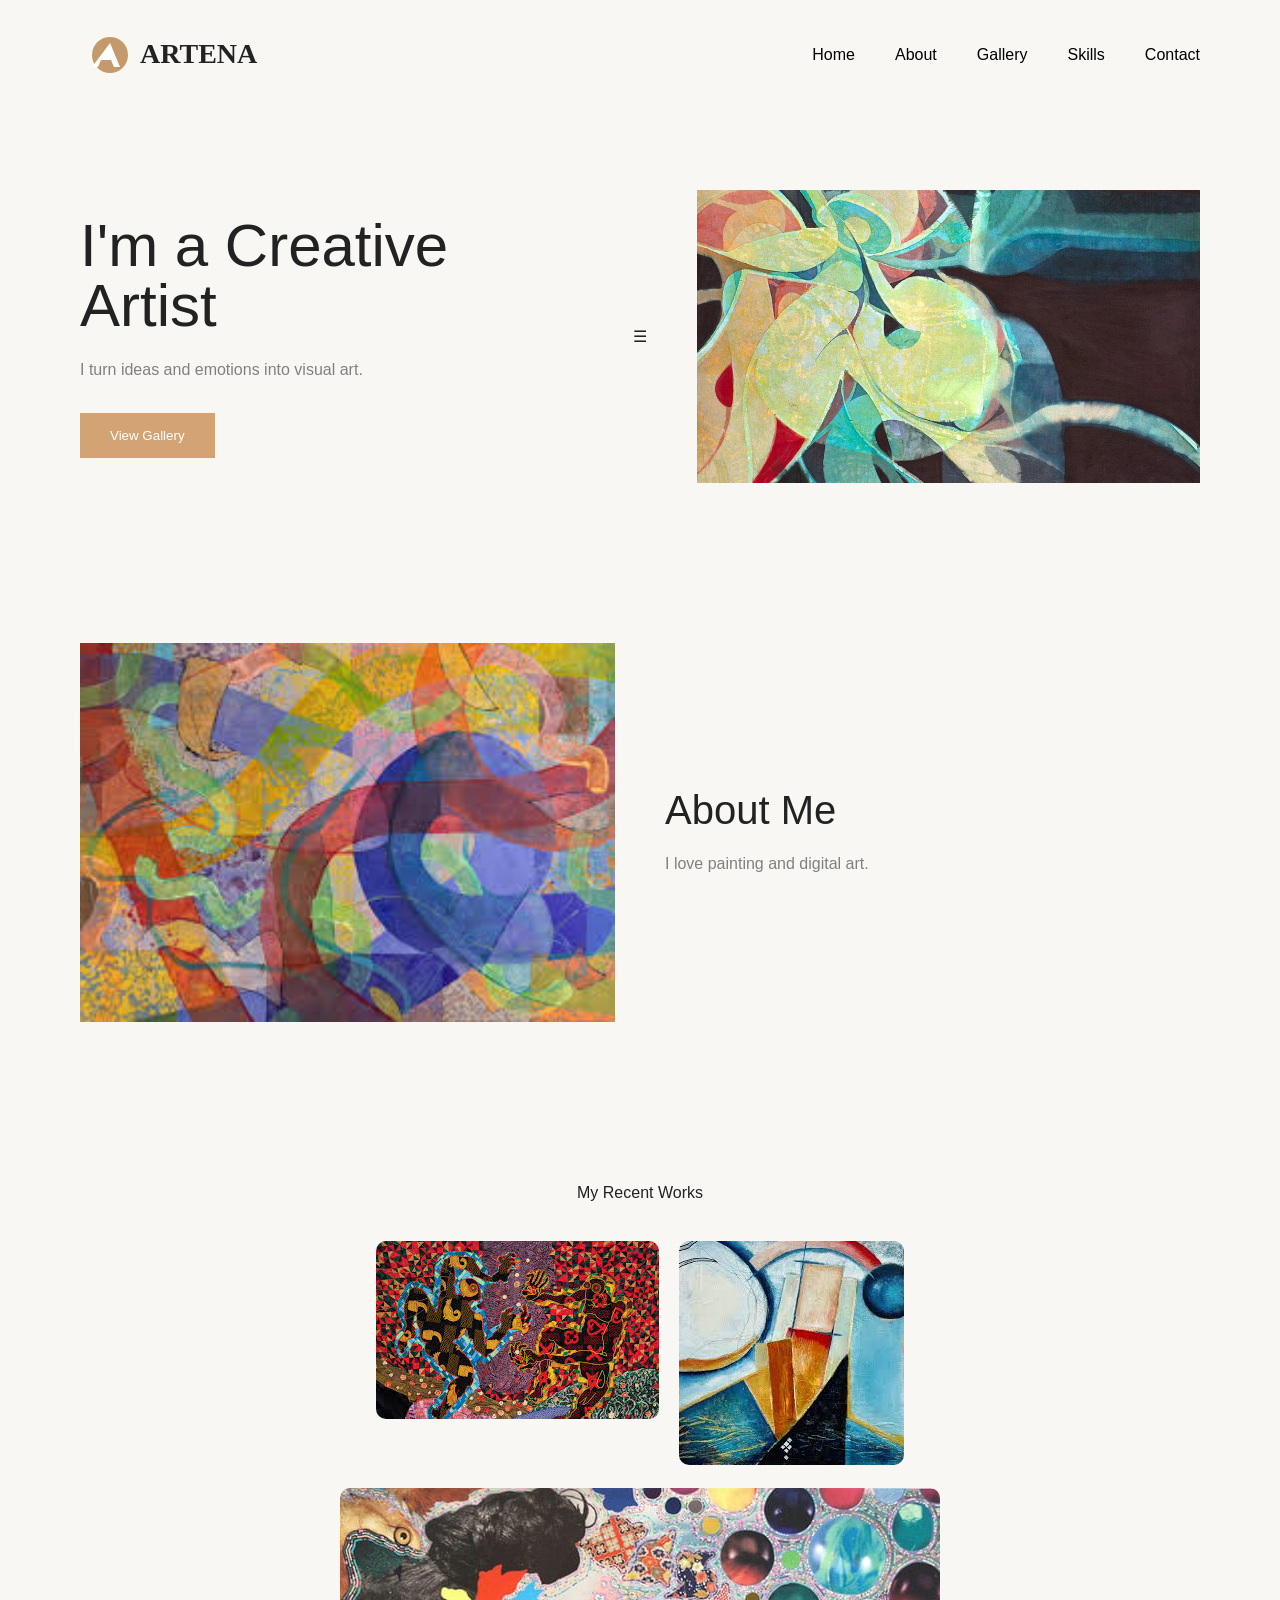
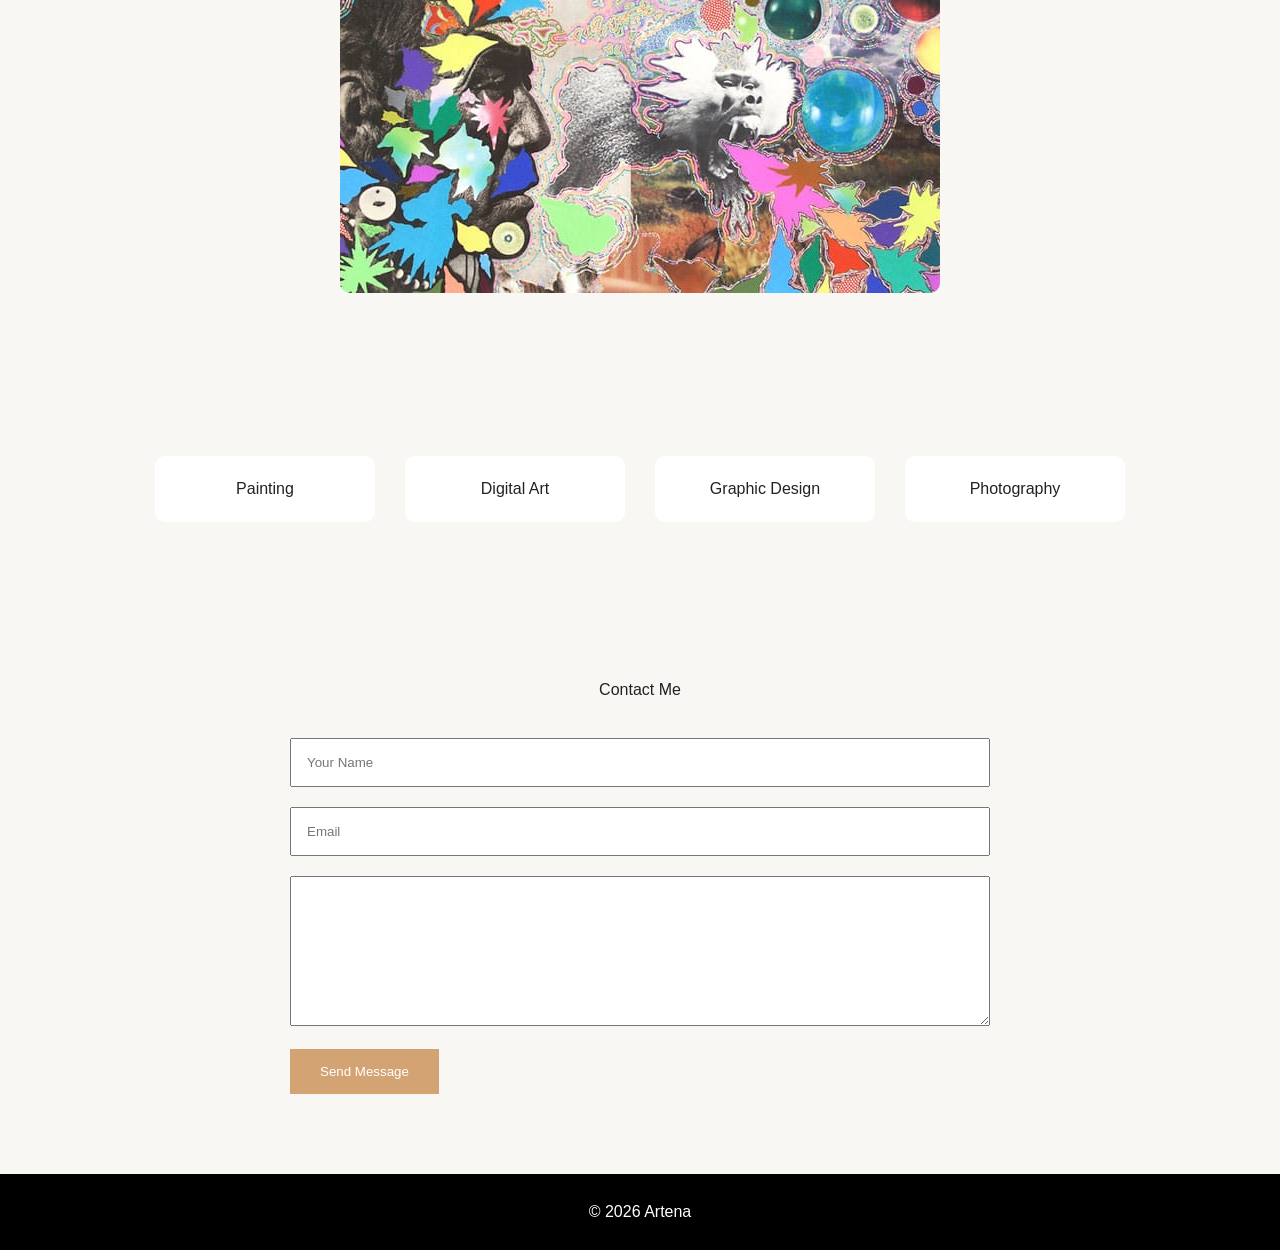
==== index.html @ 453010ce "added photos" ====
<!doctype html>
<html lang="en">
  <head>
    <meta name="description" content="portfolio about artwork" />
    <meta name="keywords" content="artist, creative, portfolio, art" />
    <meta name="author" content="mariami" />

    <meta property="og:title" content="Artena Portfolio" />
    <meta property="og:description" content="this is an portfolio of the young artist" />
    <link
      rel="stylesheet"
      href="https://cdnjs.cloudflare.com/ajax/libs/font-awesome/7.0.1/css/all.min.css"
    />
    <link rel="stylesheet" href="./css/rest.css" />
    <link rel="stylesheet" href="./css/style.css" />
    <title>Document</title>
  </head>
  <body>
    <header>
      <img src="./img/download.svg" alt="" />
      <img src="./" alt="" />
      <i class="fa-solid fa-palette"></i>
      <i class="fa-brands fa-instagram"></i>

      <nav>
        <ul>
          <li><a href="#">Home</a></li>
          <li><a href="#">About</a></li>
          <li><a href="#">Gallery</a></li>
          <li><a href="#">Skills</a></li>
          <li><a href="#">Contact</a></li>
        </ul>
      </nav>
    </header>

    <main>
      <section class="hero">
        <div class="hero-text">
          <h1>I'm a Creative Artist</h1>

          <p>I turn ideas and emotions into visual art.</p>

          <button onclick="showMessage()">View Gallery</button>
        </div>
        <div class="burger" onclick="toggleMenu()">☰</div>

        <div class="hero-image">
          <img src="./img/da37a7994ab0c51f78accb94a0c30621313a2a62149a86284ed17d17e0318d0a.webp" />
        </div>
      </section>
      <section class="about">
        <div class="about-image">
          <img src="./img/images.jpg" />
        </div>

        <div class="about-text">
          <h2>About Me</h2>

          <p>I love painting and digital art.</p>
        </div>
      </section>
      <section class="gallery">
        <h2>My Recent Works</h2>

        <div class="gallery-container">
          <div class="card">
            <img src="./img/images (2).jpg" />
          </div>

          <div class="card">
            <img src="./img/images (1).jpg" />
          </div>

          <div class="card">
            <img src="./img/hisham-bharoocha-600.jpg" />
          </div>
        </div>
      </section>
      <section class="skills">
        <div class="skill-box">Painting</div>

        <div class="skill-box">Digital Art</div>

        <div class="skill-box">Graphic Design</div>

        <div class="skill-box">Photography</div>
      </section>
      <section class="contact">
        <h2>Contact Me</h2>

        <form>
          <input type="text" placeholder="Your Name" />

          <input type="email" placeholder="Email" />

          <textarea></textarea>

          <button>Send Message</button>
        </form>
      </section>
    </main>
    <footer>
      <p>© 2026 Artena</p>
    </footer>

    <script src="./js/script.js"></script>
  </body>
</html>
---- css/rest.css ----
/* http://meyerweb.com/eric/tools/css/reset/ 
   v2.0 | 20110126
   License: none (public domain)
*/

html, body, div, span, applet, object, iframe,
h1, h2, h3, h4, h5, h6, p, blockquote, pre,
a, abbr, acronym, address, big, cite, code,
del, dfn, em, img, ins, kbd, q, s, samp,
small, strike, strong, sub, sup, tt, var,
b, u, i, center,
dl, dt, dd, ol, ul, li,
fieldset, form, label, legend,
table, caption, tbody, tfoot, thead, tr, th, td,
article, aside, canvas, details, embed, 
figure, figcaption, footer, header, hgroup, 
menu, nav, output, ruby, section, summary,
time, mark, audio, video {
	margin: 0;
	padding: 0;
	border: 0;
	font-size: 100%;
	font: inherit;
	vertical-align: baseline;
}
/* HTML5 display-role reset for older browsers */
article, aside, details, figcaption, figure, 
footer, header, hgroup, menu, nav, section {
	display: block;
}
body {
	line-height: 1;
}
ol, ul {
	list-style: none;
}
blockquote, q {
	quotes: none;
}
blockquote:before, blockquote:after,
q:before, q:after {
	content: '';
	content: none;
}
table {
	border-collapse: collapse;
	border-spacing: 0;
}
---- css/style.css ----
.gallery-container{
    display:flex;
    gap:20px;
    justify-content:center;
}
button:hover{
    background:black;
    color:white;
}
button{
    transition:0.3s;
}
@media(max-width:768px){

.hero{
    flex-direction:column;
}

.gallery-container{
    flex-direction:column;
}

}

* {
  margin: 0;
  padding: 0;
  box-sizing: border-box;
}

body {
  font-family: Arial, sans-serif;
  background-color: #f8f7f4;
  color: #222;
}

/* HEADER */

header {
  display: flex;
  justify-content: space-between;
  align-items: center;
  padding: 25px 80px;
}

nav ul {
  display: flex;
  gap: 40px;
  list-style: none;
}

nav a {
  text-decoration: none;
  color: black;
}

/* HERO */

.hero {
  display: flex;
  justify-content: space-between;
  align-items: center;
  padding: 80px;
  gap: 50px;
}

.hero-text {
  width: 50%;
}

.hero-text h1 {
  font-size: 60px;
  margin-bottom: 20px;
}

.hero-text p {
  margin-bottom: 30px;
  color: gray;
  line-height: 1.7;
}

.hero-text button {
  padding: 15px 30px;
  border: none;
  background: #d4a373;
  color: white;
  cursor: pointer;
  transition: 0.3s;
}

.hero-text button:hover {
  background: black;
}

.hero-image {
  width: 50%;
}

.hero-image img {
  width: 100%;
  display: block;
}

/* ABOUT */

.about {
  display: flex;
  align-items: center;
  gap: 50px;
  padding: 80px;
}

.about-image {
  width: 50%;
}

.about-image img {
  width: 100%;
}

.about-text {
  width: 50%;
}

.about-text h2 {
  margin-bottom: 20px;
  font-size: 40px;
}

.about-text p {
  line-height: 1.8;
  color: gray;
}

/* GALLERY */

.gallery {
  padding: 80px;
  text-align: center;
}

.gallery h2 {
  margin-bottom: 40px;
}

.gallery-container {
  display: flex;
  justify-content: center;
  gap: 20px;
  flex-wrap: wrap;
}

.card {
    -webkit-transition: 0.3s;
    transition: 0.3s;
}

.card img {
  width: 100%;
  border-radius: 10px;
  transition: 0.3s;
}

.card img:hover {
  transform: scale(1.05);
}

/* SKILLS */

.skills {
  display: flex;
  justify-content: center;
  gap: 30px;
  padding: 80px;
}

.skill-box {
  width: 220px;
  background: white;
  padding: 25px;
  text-align: center;
  border-radius: 10px;
}
@media (max-width:768px){

    nav{
        display:none;
    }

    nav.active{
        display:block;
    }

}

/* CONTACT */

.contact {
  padding: 80px;
}

.contact h2 {
  text-align: center;
  margin-bottom: 40px;
}

form {
  max-width: 700px;
  margin: auto;
}

input,
textarea {
  width: 100%;
  padding: 15px;
  margin-bottom: 20px;
}

textarea {
  height: 150px;
}

form button {
  padding: 15px 30px;
  border: none;
  background: #d4a373;
  color: white;
  cursor: pointer;
}

/* FOOTER */

footer {
  background: black;
  color: white;
  text-align: center;
  padding: 30px;
}


/* Footer */

footer {
    text-align: center;
    padding: 30px;
}

/* RESPONSIVE */

@media (max-width:1024px){

}

@media (max-width:768px){

.hero,
.about{
    flex-direction: column;
}

}

@media (max-width:480px){

h1{
    font-size:36px;
}

}

@media (max-width:320px){

body{
    padding:10px;
}

}
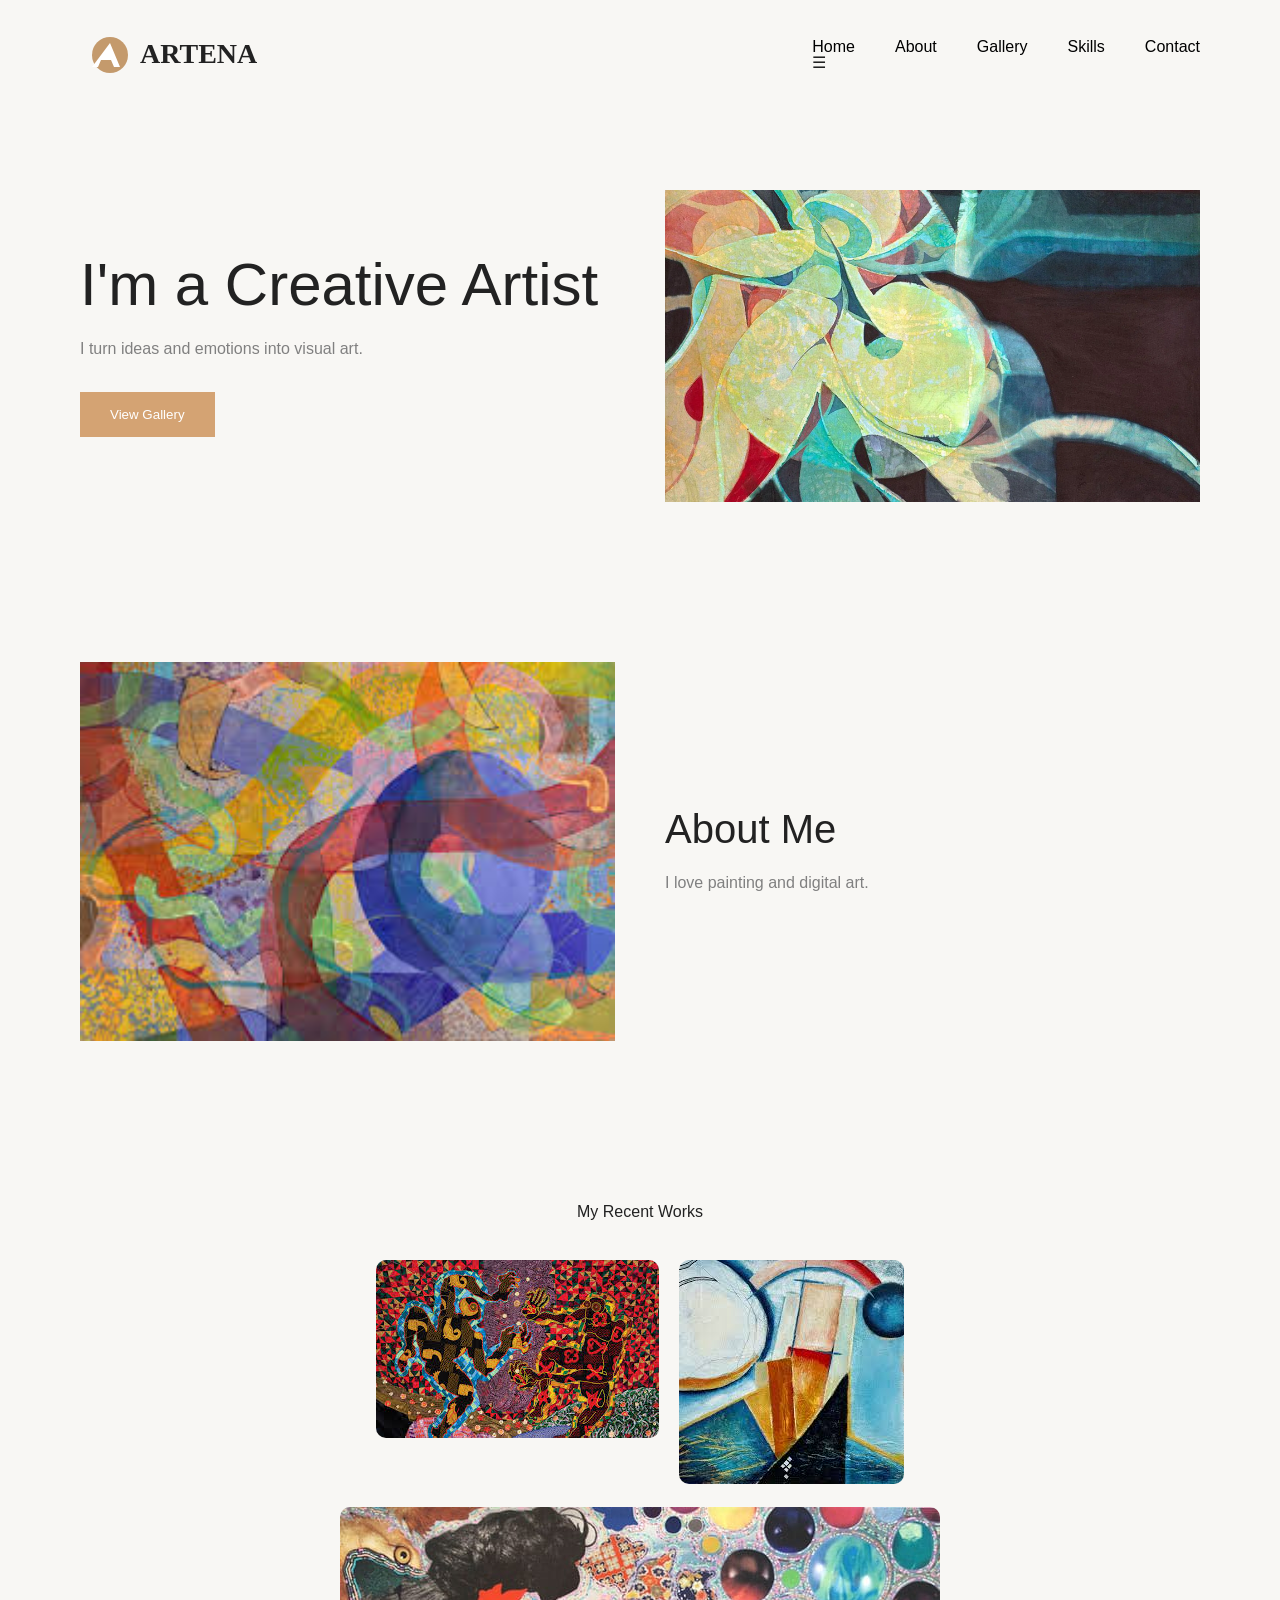
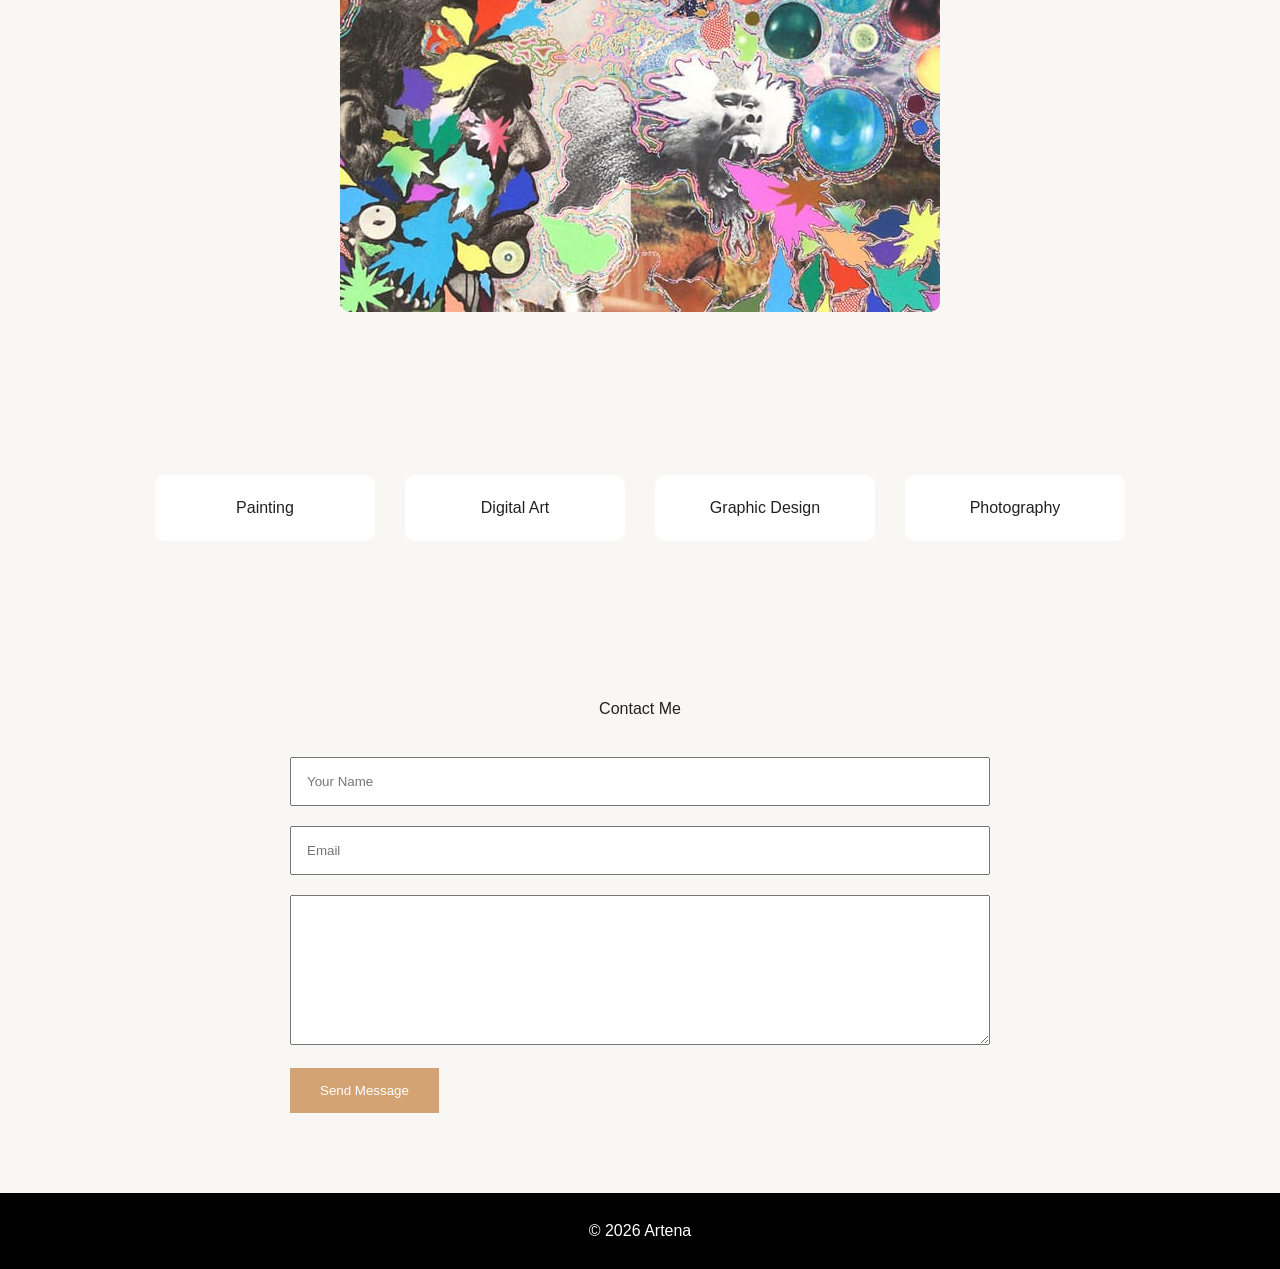
==== commit 19d925d6: "added burger meniu" ====
--- a/index.html
+++ b/index.html
@@ -6,7 +6,10 @@
     <meta name="author" content="mariami" />
 
     <meta property="og:title" content="Artena Portfolio" />
-    <meta property="og:description" content="this is an portfolio of the young artist" />
+    <meta
+      property="og:description"
+      content="this is an portfolio of the young artist"
+    />
     <link
       rel="stylesheet"
       href="https://cdnjs.cloudflare.com/ajax/libs/font-awesome/7.0.1/css/all.min.css"
@@ -17,8 +20,8 @@
   </head>
   <body>
     <header>
-      <img src="./img/download.svg" alt="" />
-      <img src="./" alt="" />
+      <img src="./img/download.svg" alt="logo" />
+      <img src="" alt="" />
       <i class="fa-solid fa-palette"></i>
       <i class="fa-brands fa-instagram"></i>
 
@@ -30,6 +33,7 @@
           <li><a href="#">Skills</a></li>
           <li><a href="#">Contact</a></li>
         </ul>
+        <div class="burger" onclick="toggleMenu()">☰</div>
       </nav>
     </header>
 
@@ -42,10 +46,11 @@
 
           <button onclick="showMessage()">View Gallery</button>
         </div>
-        <div class="burger" onclick="toggleMenu()">☰</div>
 
         <div class="hero-image">
-          <img src="./img/da37a7994ab0c51f78accb94a0c30621313a2a62149a86284ed17d17e0318d0a.webp" />
+          <img
+            src="./img/da37a7994ab0c51f78accb94a0c30621313a2a62149a86284ed17d17e0318d0a.webp"
+          />
         </div>
       </section>
       <section class="about">
--- a/css/style.css
+++ b/css/style.css
@@ -1,25 +1,23 @@
-.gallery-container{
-    display:flex;
-    gap:20px;
-    justify-content:center;
-}
-button:hover{
-    background:black;
-    color:white;
-}
-button{
-    transition:0.3s;
-}
-@media(max-width:768px){
-
-.hero{
-    flex-direction:column;
-}
-
-.gallery-container{
-    flex-direction:column;
-}
-
+.gallery-container {
+  display: flex;
+  gap: 20px;
+  justify-content: center;
+}
+button:hover {
+  background: black;
+  color: white;
+}
+button {
+  transition: 0.3s;
+}
+@media (max-width: 768px) {
+  .hero {
+    flex-direction: column;
+  }
+
+  .gallery-container {
+    flex-direction: column;
+  }
 }
 
 * {
@@ -151,8 +149,8 @@
 }
 
 .card {
-    -webkit-transition: 0.3s;
-    transition: 0.3s;
+  -webkit-transition: 0.3s;
+  transition: 0.3s;
 }
 
 .card img {
@@ -181,16 +179,14 @@
   text-align: center;
   border-radius: 10px;
 }
-@media (max-width:768px){
-
-    nav{
-        display:none;
-    }
-
-    nav.active{
-        display:block;
-    }
-
+@media (max-width: 768px) {
+  nav {
+    display: none;
+  }
+
+  nav.active {
+    display: block;
+  }
 }
 
 /* CONTACT */
@@ -237,41 +233,33 @@
   padding: 30px;
 }
 
-
 /* Footer */
 
 footer {
-    text-align: center;
-    padding: 30px;
+  text-align: center;
+  padding: 30px;
 }
 
 /* RESPONSIVE */
 
-@media (max-width:1024px){
-
-}
-
-@media (max-width:768px){
-
-.hero,
-.about{
+@media (max-width: 1024px) {
+}
+
+@media (max-width: 768px) {
+  .hero,
+  .about {
     flex-direction: column;
-}
-
-}
-
-@media (max-width:480px){
-
-h1{
-    font-size:36px;
-}
-
-}
-
-@media (max-width:320px){
-
-body{
-    padding:10px;
-}
-
-}
+  }
+}
+
+@media (max-width: 480px) {
+  h1 {
+    font-size: 36px;
+  }
+}
+
+@media (max-width: 320px) {
+  body {
+    padding: 10px;
+  }
+}
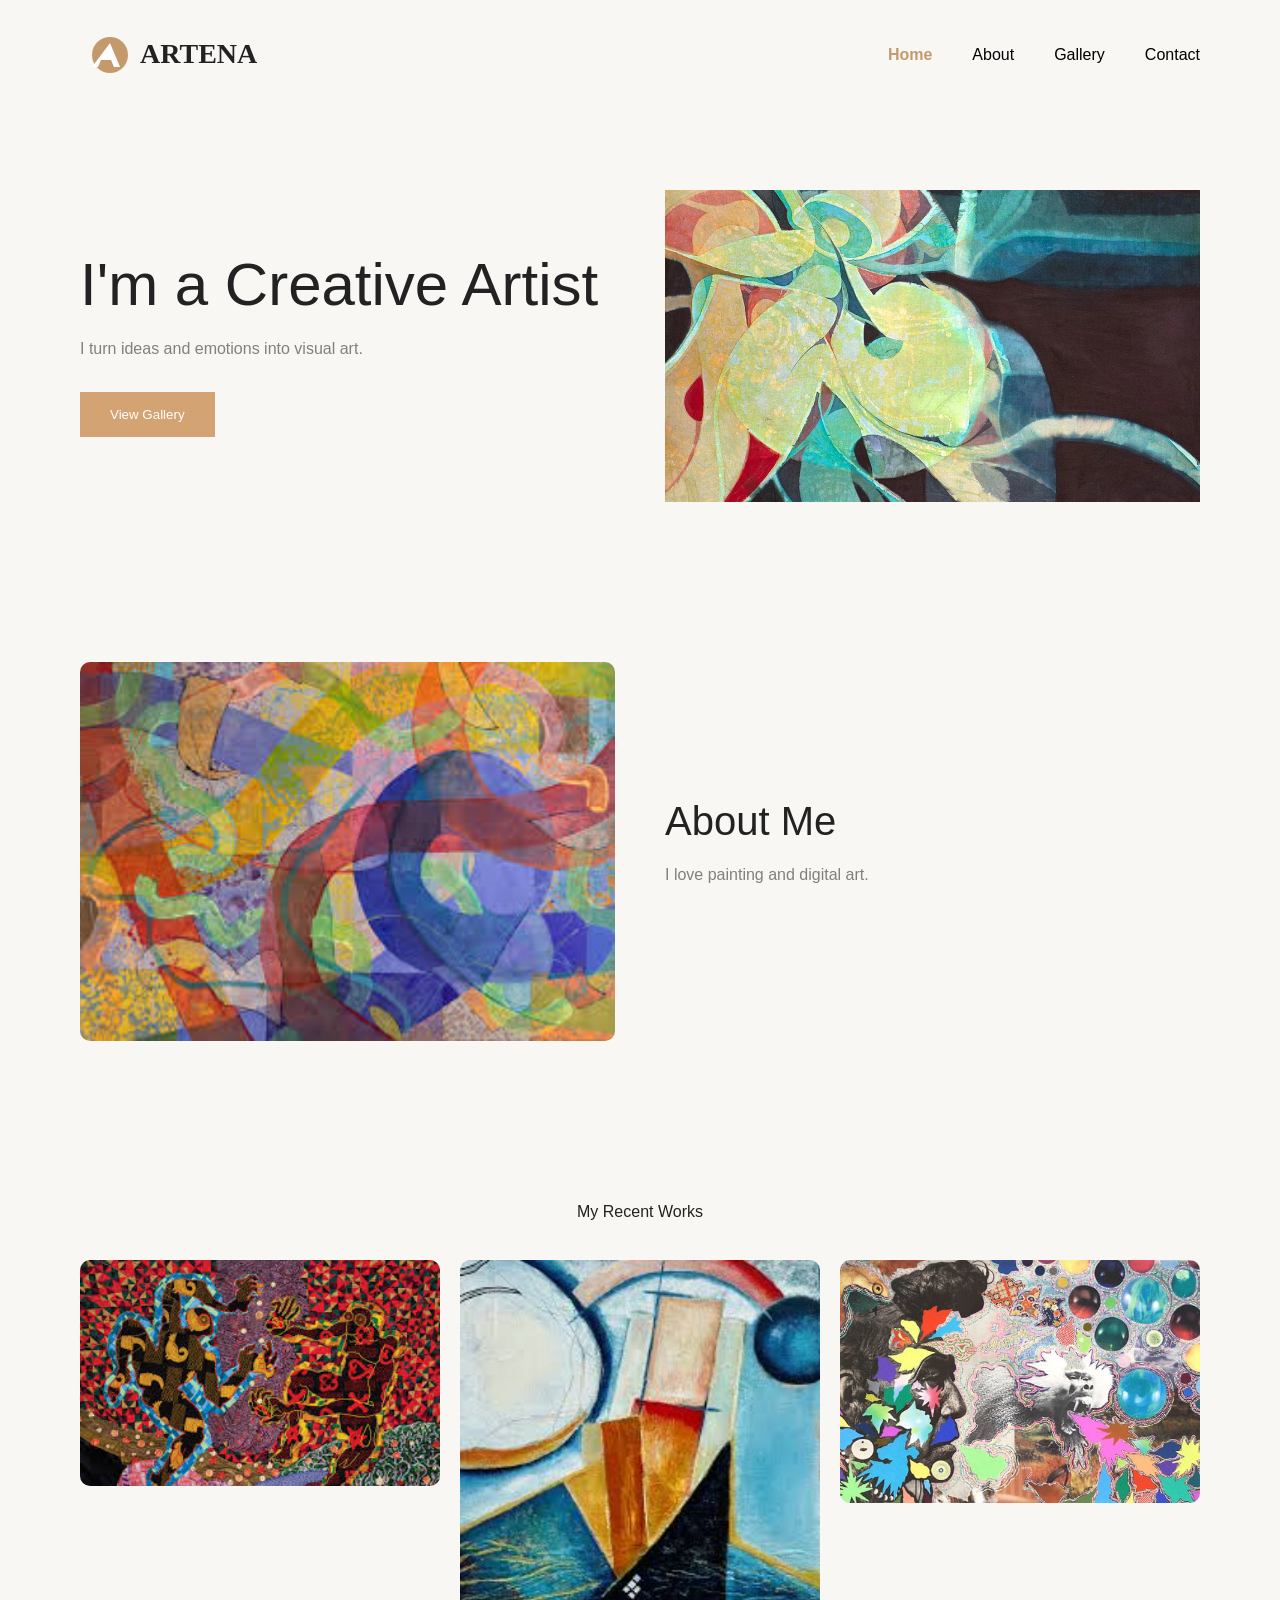
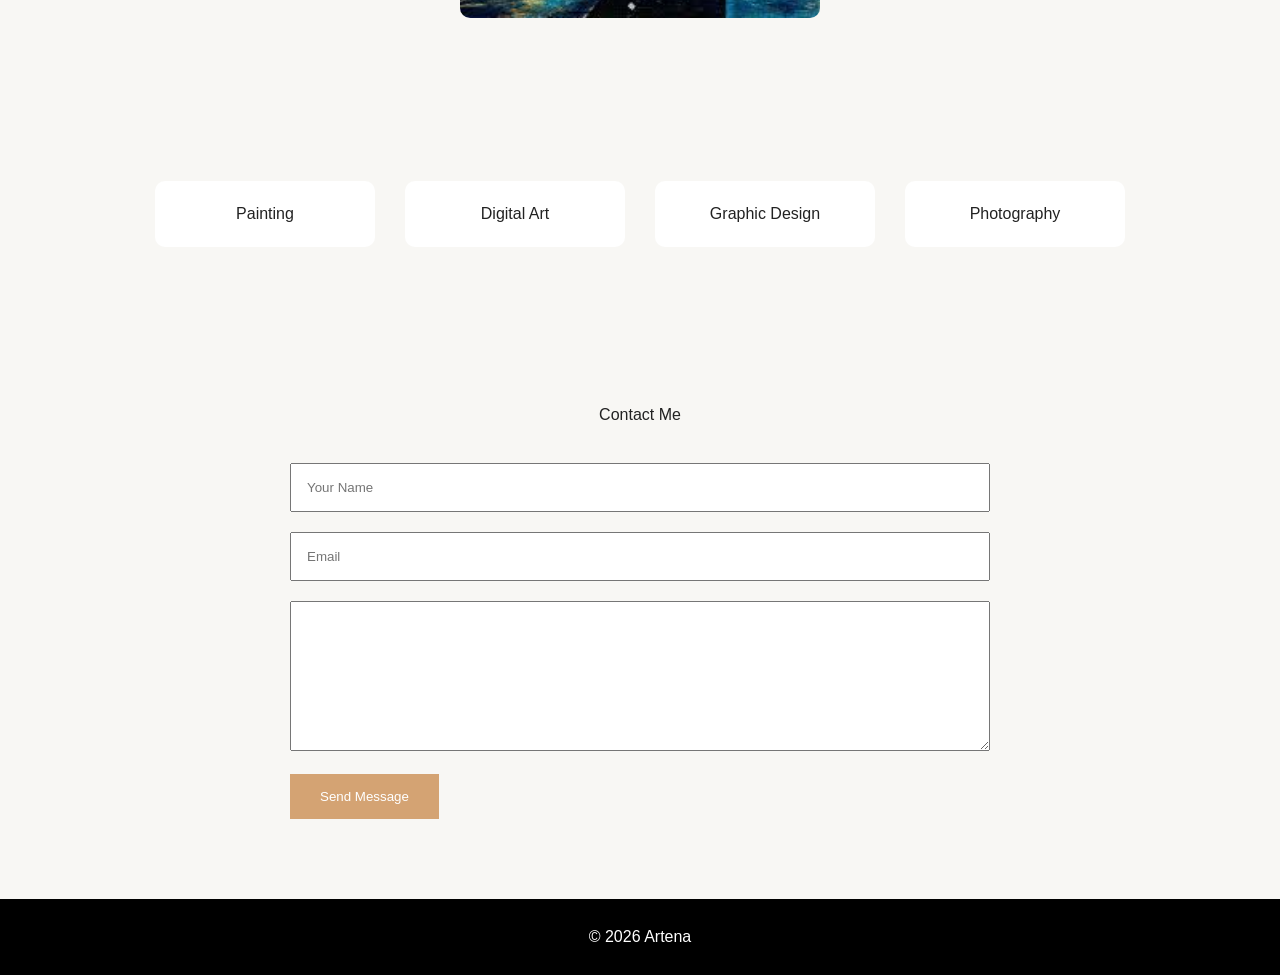
==== commit 5a63aafd: "added pages" ====
--- a/index.html
+++ b/index.html
@@ -27,11 +27,10 @@
 
       <nav>
         <ul>
-          <li><a href="#">Home</a></li>
-          <li><a href="#">About</a></li>
-          <li><a href="#">Gallery</a></li>
-          <li><a href="#">Skills</a></li>
-          <li><a href="#">Contact</a></li>
+          <li><a class="active" href="about.html">Home</a></li>
+          <li><a href="about.html">About</a></li>
+          <li><a href="gallery.html">Gallery</a></li>
+          <li><a href="contact.html">Contact</a></li>
         </ul>
         <div class="burger" onclick="toggleMenu()">☰</div>
       </nav>
--- a/css/style.css
+++ b/css/style.css
@@ -30,6 +30,25 @@
   font-family: Arial, sans-serif;
   background-color: #f8f7f4;
   color: #222;
+}
+.burger {
+  display: none;
+  cursor: pointer;
+}
+@media screen and (max-width: 768px) {
+  .burger {
+    display: block;
+    position: absolute;
+    top: 20px;
+    right: 30px;
+  }
+  .nav-links {
+    display: none;
+  }
+}
+.active {
+  color: #c49a6c;
+  font-weight: bold;
 }
 
 /* HEADER */
@@ -263,3 +282,115 @@
     padding: 10px;
   }
 }
+/* gallery */
+
+.gallery-page {
+  padding-top: 140px;
+  padding-left: 80px;
+  padding-right: 80px;
+  padding-bottom: 80px;
+
+  text-align: center;
+}
+
+.gallery-page h1 {
+  margin-bottom: 15px;
+}
+
+.gallery-page p {
+  margin-bottom: 40px;
+}
+
+.gallery-container {
+  display: grid;
+
+  grid-template-columns: repeat(3, 1fr);
+
+  gap: 20px;
+}
+
+.gallery-container img {
+  width: 100%;
+  border-radius: 10px;
+
+  transition: 0.3s;
+}
+
+.gallery-container img:hover {
+  transform: scale(1.05);
+}
+@media (max-width: 768px) {
+  .gallery-container {
+    grid-template-columns: 1fr;
+  }
+
+  .gallery-page {
+    padding-left: 20px;
+    padding-right: 20px;
+  }
+}
+.about-page {
+  padding-top: 140px;
+  padding-left: 80px;
+  padding-right: 80px;
+  padding-bottom: 80px;
+
+  display: flex;
+  align-items: center;
+  gap: 50px;
+}
+
+.about-image {
+  width: 50%;
+}
+
+.about-image img {
+  width: 100%;
+  border-radius: 10px;
+}
+
+.about-text {
+  width: 50%;
+}
+
+.about-text h1 {
+  margin-bottom: 20px;
+}
+
+.about-text p {
+  margin-bottom: 15px;
+  line-height: 1.8;
+}
+
+.contact-page {
+  padding-top: 140px;
+  padding-left: 80px;
+  padding-right: 80px;
+  padding-bottom: 80px;
+
+  text-align: center;
+}
+
+.contact-page h1 {
+  margin-bottom: 15px;
+}
+
+.address {
+  margin-bottom: 30px;
+}
+
+@media (max-width: 768px) {
+  .about-page {
+    flex-direction: column;
+  }
+
+  .about-image,
+  .about-text {
+    width: 100%;
+  }
+
+  .contact-page {
+    padding-left: 20px;
+    padding-right: 20px;
+  }
+}
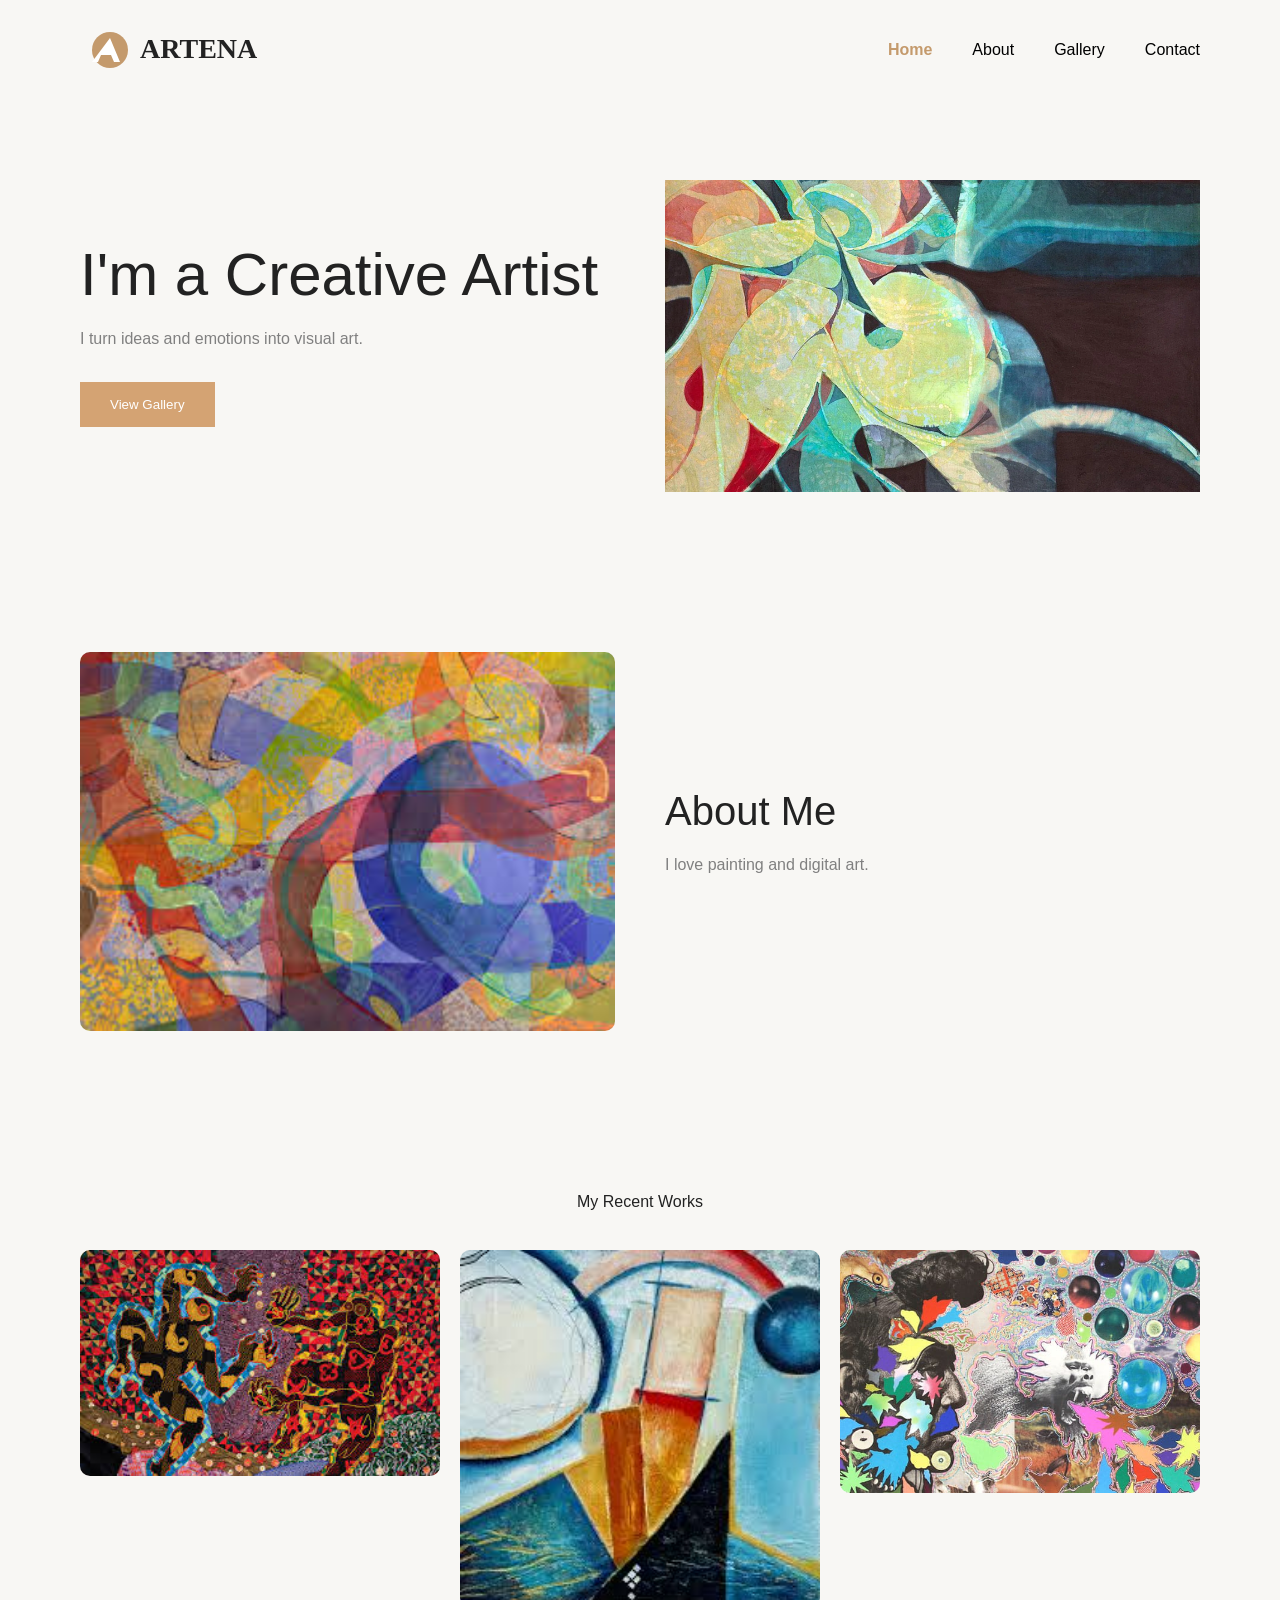
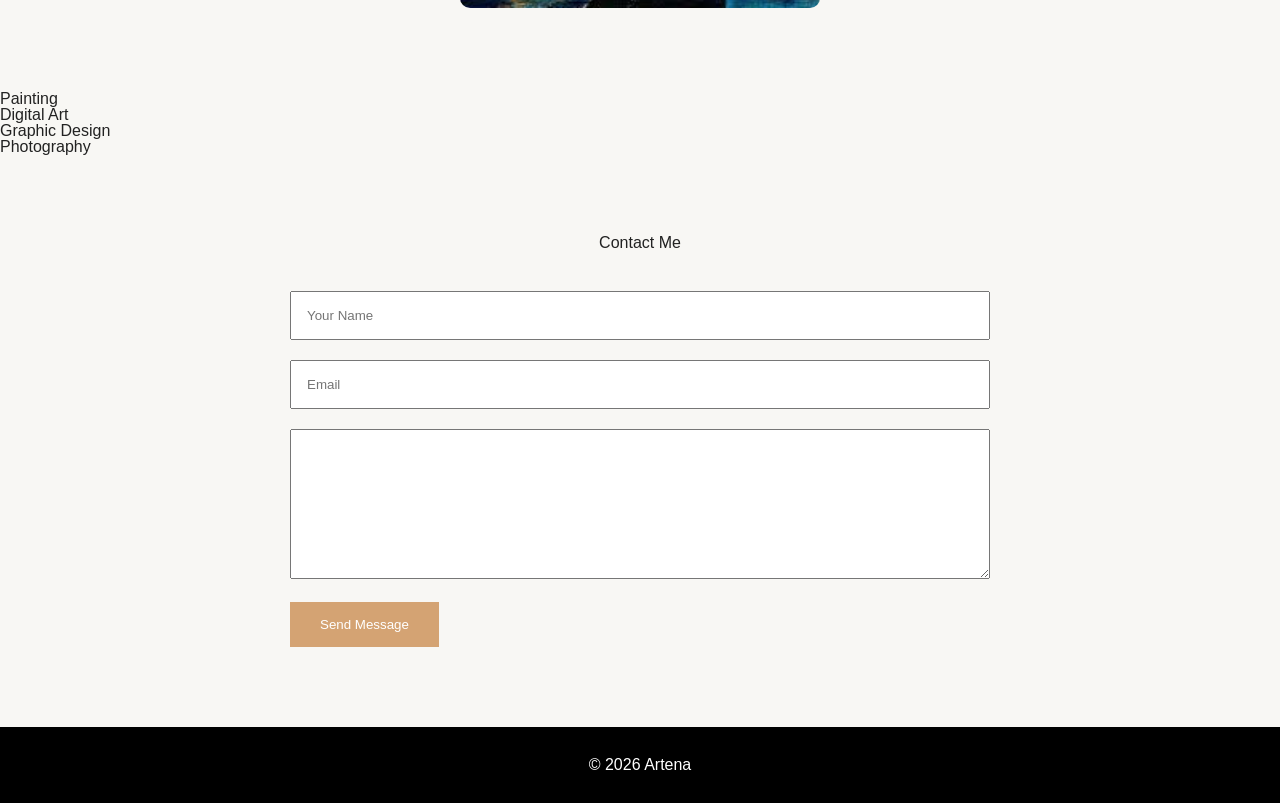
==== commit b7e9d9be: "fixed home about and ect" ====
--- a/index.html
+++ b/index.html
@@ -19,7 +19,7 @@
     <title>Document</title>
   </head>
   <body>
-    <header>
+    <header class="header">
       <img src="./img/download.svg" alt="logo" />
       <img src="" alt="" />
       <i class="fa-solid fa-palette"></i>
@@ -34,6 +34,7 @@
         </ul>
         <div class="burger" onclick="toggleMenu()">☰</div>
       </nav>
+      <div class="burger" onclick="toggleMenu()">☰</div>
     </header>
 
     <main>
--- a/css/style.css
+++ b/css/style.css
@@ -9,15 +9,6 @@
 }
 button {
   transition: 0.3s;
-}
-@media (max-width: 768px) {
-  .hero {
-    flex-direction: column;
-  }
-
-  .gallery-container {
-    flex-direction: column;
-  }
 }
 
 * {
@@ -25,7 +16,30 @@
   padding: 0;
   box-sizing: border-box;
 }
-
+.header {
+  position: fixed;
+
+  top: 0;
+
+  left: 0;
+
+  width: 100%;
+
+  background-color: #f8f7f4;
+
+  z-index: 1000;
+
+  display: flex;
+
+  justify-content: space-between;
+
+  align-items: center;
+
+  padding: 20px 80px;
+}
+main {
+  margin-top: 100px;
+}
 body {
   font-family: Arial, sans-serif;
   background-color: #f8f7f4;
@@ -33,6 +47,7 @@
 }
 .burger {
   display: none;
+  font-size: 32px;
   cursor: pointer;
 }
 @media screen and (max-width: 768px) {
@@ -182,22 +197,6 @@
   transform: scale(1.05);
 }
 
-/* SKILLS */
-
-.skills {
-  display: flex;
-  justify-content: center;
-  gap: 30px;
-  padding: 80px;
-}
-
-.skill-box {
-  width: 220px;
-  background: white;
-  padding: 25px;
-  text-align: center;
-  border-radius: 10px;
-}
 @media (max-width: 768px) {
   nav {
     display: none;
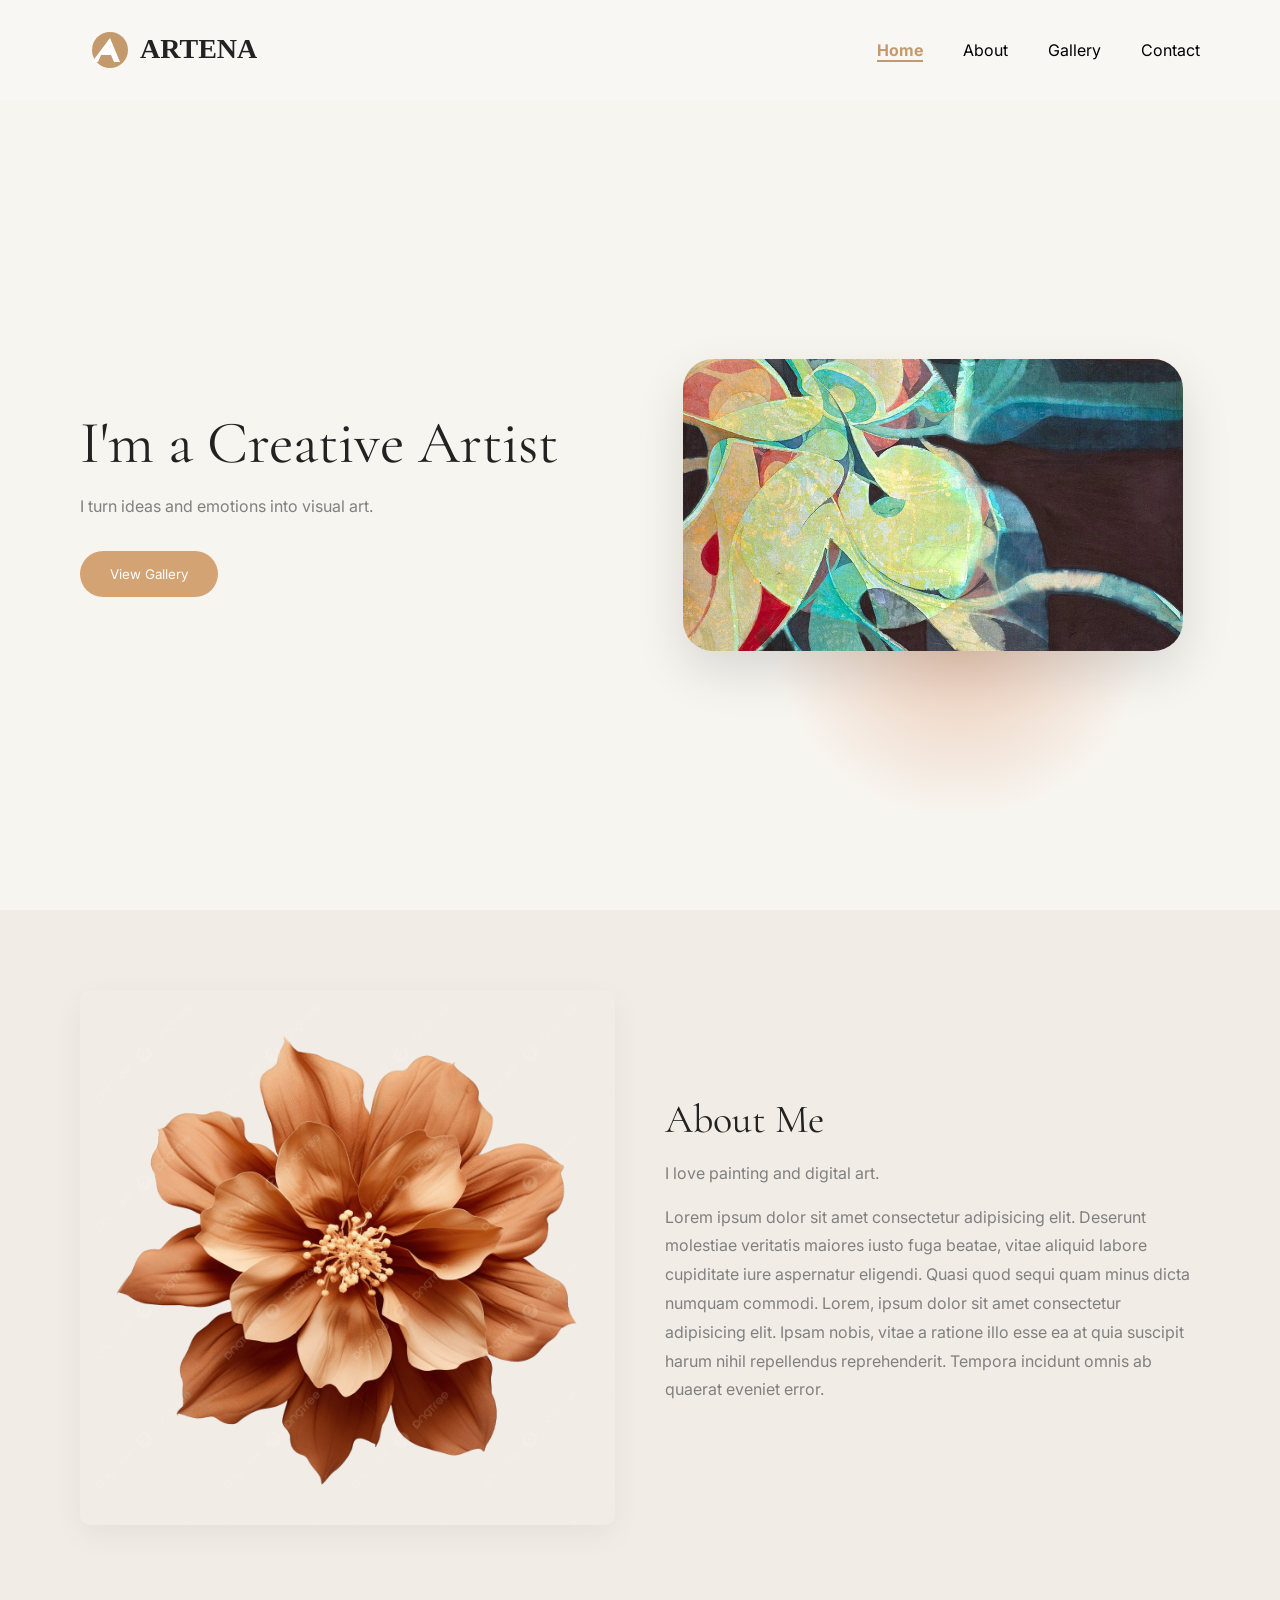
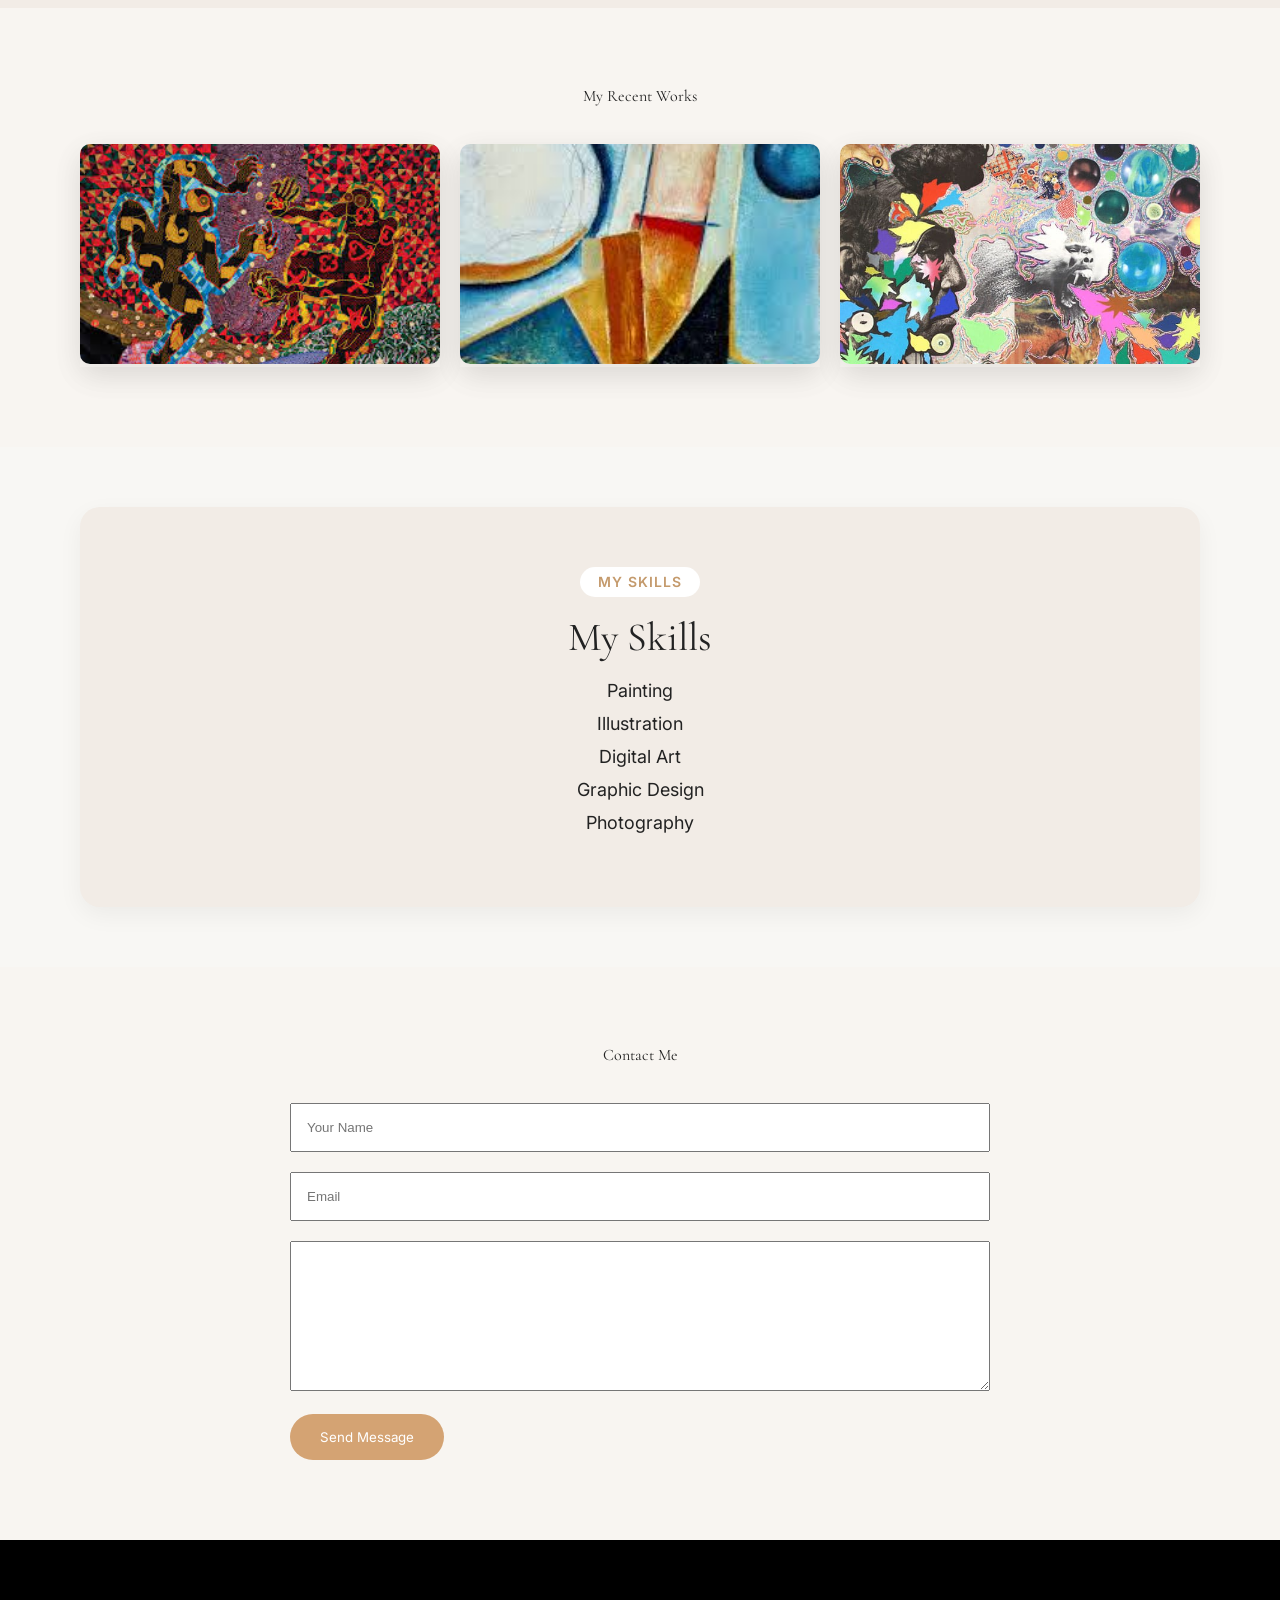
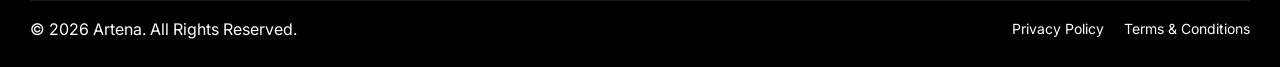
==== commit 9c30a75e: "added photos" ====
--- a/index.html
+++ b/index.html
@@ -16,7 +16,15 @@
     />
     <link rel="stylesheet" href="./css/rest.css" />
     <link rel="stylesheet" href="./css/style.css" />
-    <title>Document</title>
+    <link rel="preconnect" href="https://fonts.googleapis.com" />
+
+    <link rel="preconnect" href="https://fonts.gstatic.com" crossorigin />
+
+    <link
+      href="https://fonts.googleapis.com/css2?family=Cormorant+Garamond:wght@400;600;700&family=Inter:wght@300;400;500&display=swap"
+      rel="stylesheet"
+    />
+    <title>ARTENA</title>
   </head>
   <body>
     <header class="header">
@@ -55,13 +63,24 @@
       </section>
       <section class="about">
         <div class="about-image">
-          <img src="./img/images.jpg" />
+          <img
+            src="./img/pngtree-flower-brown-flower-petals-png-image_14571362.png"
+          />
         </div>
 
         <div class="about-text">
           <h2>About Me</h2>
 
           <p>I love painting and digital art.</p>
+          <p>
+            Lorem ipsum dolor sit amet consectetur adipisicing elit. Deserunt
+            molestiae veritatis maiores iusto fuga beatae, vitae aliquid labore
+            cupiditate iure aspernatur eligendi. Quasi quod sequi quam minus
+            dicta numquam commodi. Lorem, ipsum dolor sit amet consectetur
+            adipisicing elit. Ipsam nobis, vitae a ratione illo esse ea at quia
+            suscipit harum nihil repellendus reprehenderit. Tempora incidunt
+            omnis ab quaerat eveniet error.
+          </p>
         </div>
       </section>
       <section class="gallery">
@@ -82,13 +101,17 @@
         </div>
       </section>
       <section class="skills">
-        <div class="skill-box">Painting</div>
+        <p class="skills-tag">MY SKILLS</p>
 
-        <div class="skill-box">Digital Art</div>
+        <h2>My Skills</h2>
 
-        <div class="skill-box">Graphic Design</div>
-
-        <div class="skill-box">Photography</div>
+        <ul class="skills-list">
+          <li>Painting</li>
+          <li>Illustration</li>
+          <li>Digital Art</li>
+          <li>Graphic Design</li>
+          <li>Photography</li>
+        </ul>
       </section>
       <section class="contact">
         <h2>Contact Me</h2>
@@ -105,7 +128,14 @@
       </section>
     </main>
     <footer>
-      <p>© 2026 Artena</p>
+      <div class="footer-bottom">
+        <p>© 2026 Artena. All Rights Reserved.</p>
+
+        <div class="footer-links">
+          <a href="#">Privacy Policy</a>
+          <a href="#">Terms & Conditions</a>
+        </div>
+      </div>
     </footer>
 
     <script src="./js/script.js"></script>
--- a/css/style.css
+++ b/css/style.css
@@ -1,3 +1,51 @@
+html {
+  scroll-behavior: smooth;
+}
+:root {
+  --bg-color: #f7f4ee;
+  --card-color: #e7e0d6;
+  --accent: #c49a6c;
+  --text: #2f2f2f;
+  --light: #ffffff;
+}
+body {
+  background: #f8f5f1;
+  color: var(--text);
+}
+h1,
+h2,
+h3 {
+  font-family: "Cormorant Garamond", serif;
+}
+
+p,
+a,
+li,
+button {
+  font-family: "Inter", sans-serif;
+}
+.menu a {
+  transition: 0.3s;
+}
+
+.menu a:hover {
+  color: #c49a6c;
+}
+.active {
+  color: #c49a6c;
+  border-bottom: 2px solid #c49a6c;
+}
+
+.about {
+  display: flex;
+  justify-content: space-between;
+  align-items: center;
+}
+
+.about-decoration img {
+  width: 250px;
+  opacity: 0.8;
+}
 .gallery-container {
   display: flex;
   gap: 20px;
@@ -87,6 +135,55 @@
 }
 
 /* HERO */
+.about,
+.skills,
+.contact {
+  background: #f2ece6;
+}
+.card,
+.gallery img,
+.about-image img {
+  box-shadow: 0 10px 30px rgba(0, 0, 0, 0.05);
+}
+.hero-image {
+  position: relative;
+}
+.gallery img {
+  width: 220px;
+  height: 220px;
+  object-fit: cover;
+  border-radius: 12px;
+}
+
+.hero-image img {
+  width: 100%;
+  max-width: 500px;
+
+  border-radius: 30px;
+
+  object-fit: cover;
+
+  box-shadow: 0 20px 50px rgba(0, 0, 0, 0.12);
+
+  transition: 0.4s;
+}
+
+.hero-image img:hover {
+  transform: scale(1.03) rotate(-1deg);
+}
+.hero {
+  background:
+    linear-gradient(rgba(247, 244, 238, 0.7), rgba(247, 244, 238, 0.7)),
+    url("../images/hero.jpg");
+
+  background-size: cover;
+  background-position: center;
+
+  min-height: 90vh;
+
+  display: flex;
+  align-items: center;
+}
 
 .hero {
   display: flex;
@@ -103,6 +200,41 @@
 .hero-text h1 {
   font-size: 60px;
   margin-bottom: 20px;
+}
+.hero-image {
+  position: relative;
+  display: flex;
+  justify-content: center;
+  align-items: center;
+}
+
+.hero-image img:first-child {
+  width: 550px; /* თუ პატარაა 600px-მდეც გაზარდე */
+
+  position: relative;
+
+  z-index: 2;
+}
+.hero-image::before {
+  content: "";
+
+  position: absolute;
+
+  width: 380px;
+  height: 380px;
+
+  background: radial-gradient(
+    circle,
+    rgba(232, 188, 162, 0.8) 0%,
+    rgba(247, 244, 238, 0) 70%
+  );
+
+  border-radius: 50%;
+
+  right: 50px;
+  top: 80px;
+
+  z-index: 1;
 }
 
 .hero-text p {
@@ -165,6 +297,16 @@
 }
 
 /* GALLERY */
+.gallery-container img {
+  border-radius: 16px;
+
+  box-shadow: 0 10px 30px rgba(0, 0, 0, 0.08);
+
+  transition: 0.4s;
+}
+.gallery-container img:hover {
+  transform: translateY(-8px) scale(1.03);
+}
 
 .gallery {
   padding: 80px;
@@ -232,6 +374,24 @@
 
 textarea {
   height: 150px;
+}
+button {
+  background: var(--accent);
+
+  color: white;
+
+  border: none;
+
+  border-radius: 40px;
+
+  padding: 15px 30px;
+
+  transition: 0.3s;
+}
+button:hover {
+  transform: translateY(-3px);
+
+  opacity: 0.9;
 }
 
 form button {
@@ -257,7 +417,25 @@
   text-align: center;
   padding: 30px;
 }
-
+.footer-bottom {
+  display: flex;
+  justify-content: space-between;
+  align-items: center;
+  margin-top: 30px;
+  padding-top: 20px;
+  border-top: 1px solid rgba(255, 255, 255, 0.1);
+}
+
+.footer-links {
+  display: flex;
+  gap: 20px;
+}
+
+.footer-links a {
+  color: #fff;
+  text-decoration: none;
+  font-size: 14px;
+}
 /* RESPONSIVE */
 
 @media (max-width: 1024px) {
@@ -377,6 +555,11 @@
 .address {
   margin-bottom: 30px;
 }
+iframe {
+  border-radius: 20px;
+
+  box-shadow: 0 10px 25px rgba(0, 0, 0, 0.08);
+}
 
 @media (max-width: 768px) {
   .about-page {
@@ -393,3 +576,84 @@
     padding-right: 20px;
   }
 }
+.about-page,
+.skills {
+  background: var(--card-color);
+
+  border-radius: 24px;
+
+  box-shadow: 0 8px 25px rgba(0, 0, 0, 0.05);
+}
+.about-tag,
+.skills-tag {
+  background: white;
+
+  border-radius: 50px;
+
+  padding: 8px 20px;
+
+  color: var(--accent);
+
+  font-weight: 600;
+
+  letter-spacing: 1px;
+}
+/* სქილს */
+.skills {
+  background-color: #e8e8e8;
+
+  padding: 60px;
+
+  border-radius: 20px;
+
+  margin: 60px 80px;
+
+  text-align: center;
+}
+
+.skills-tag {
+  display: inline-block;
+
+  background-color: white;
+
+  padding: 8px 18px;
+
+  border-radius: 20px;
+
+  margin-bottom: 20px;
+
+  font-size: 14px;
+}
+
+.skills h2 {
+  margin-bottom: 25px;
+
+  font-size: 40px;
+}
+
+.skills-list {
+  list-style: none;
+
+  padding: 0;
+}
+
+.skills-list li {
+  margin-bottom: 15px;
+
+  font-size: 18px;
+}
+.about {
+  background: #f2ece6;
+}
+
+.gallery {
+  background: #f8f5f1;
+}
+
+.skills {
+  background: #f2ece6;
+}
+
+.contact {
+  background: #f8f5f1;
+}
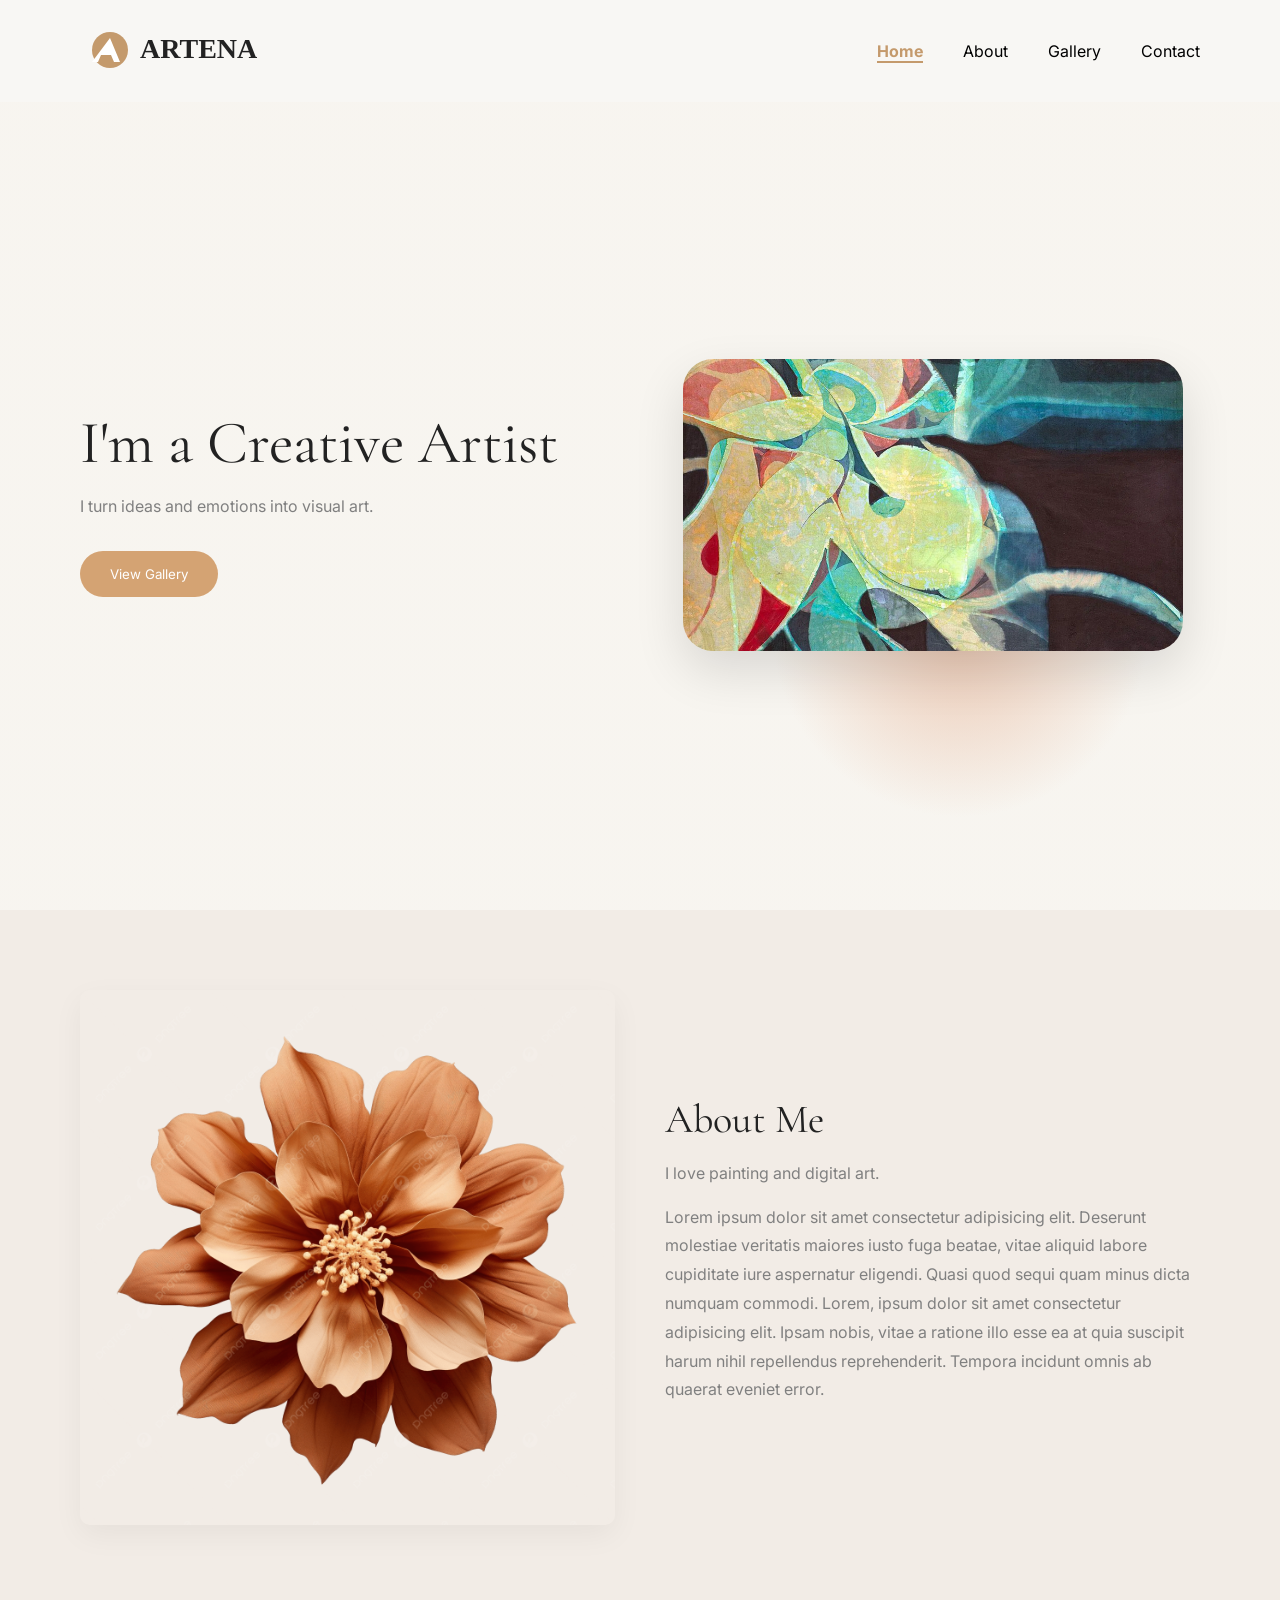
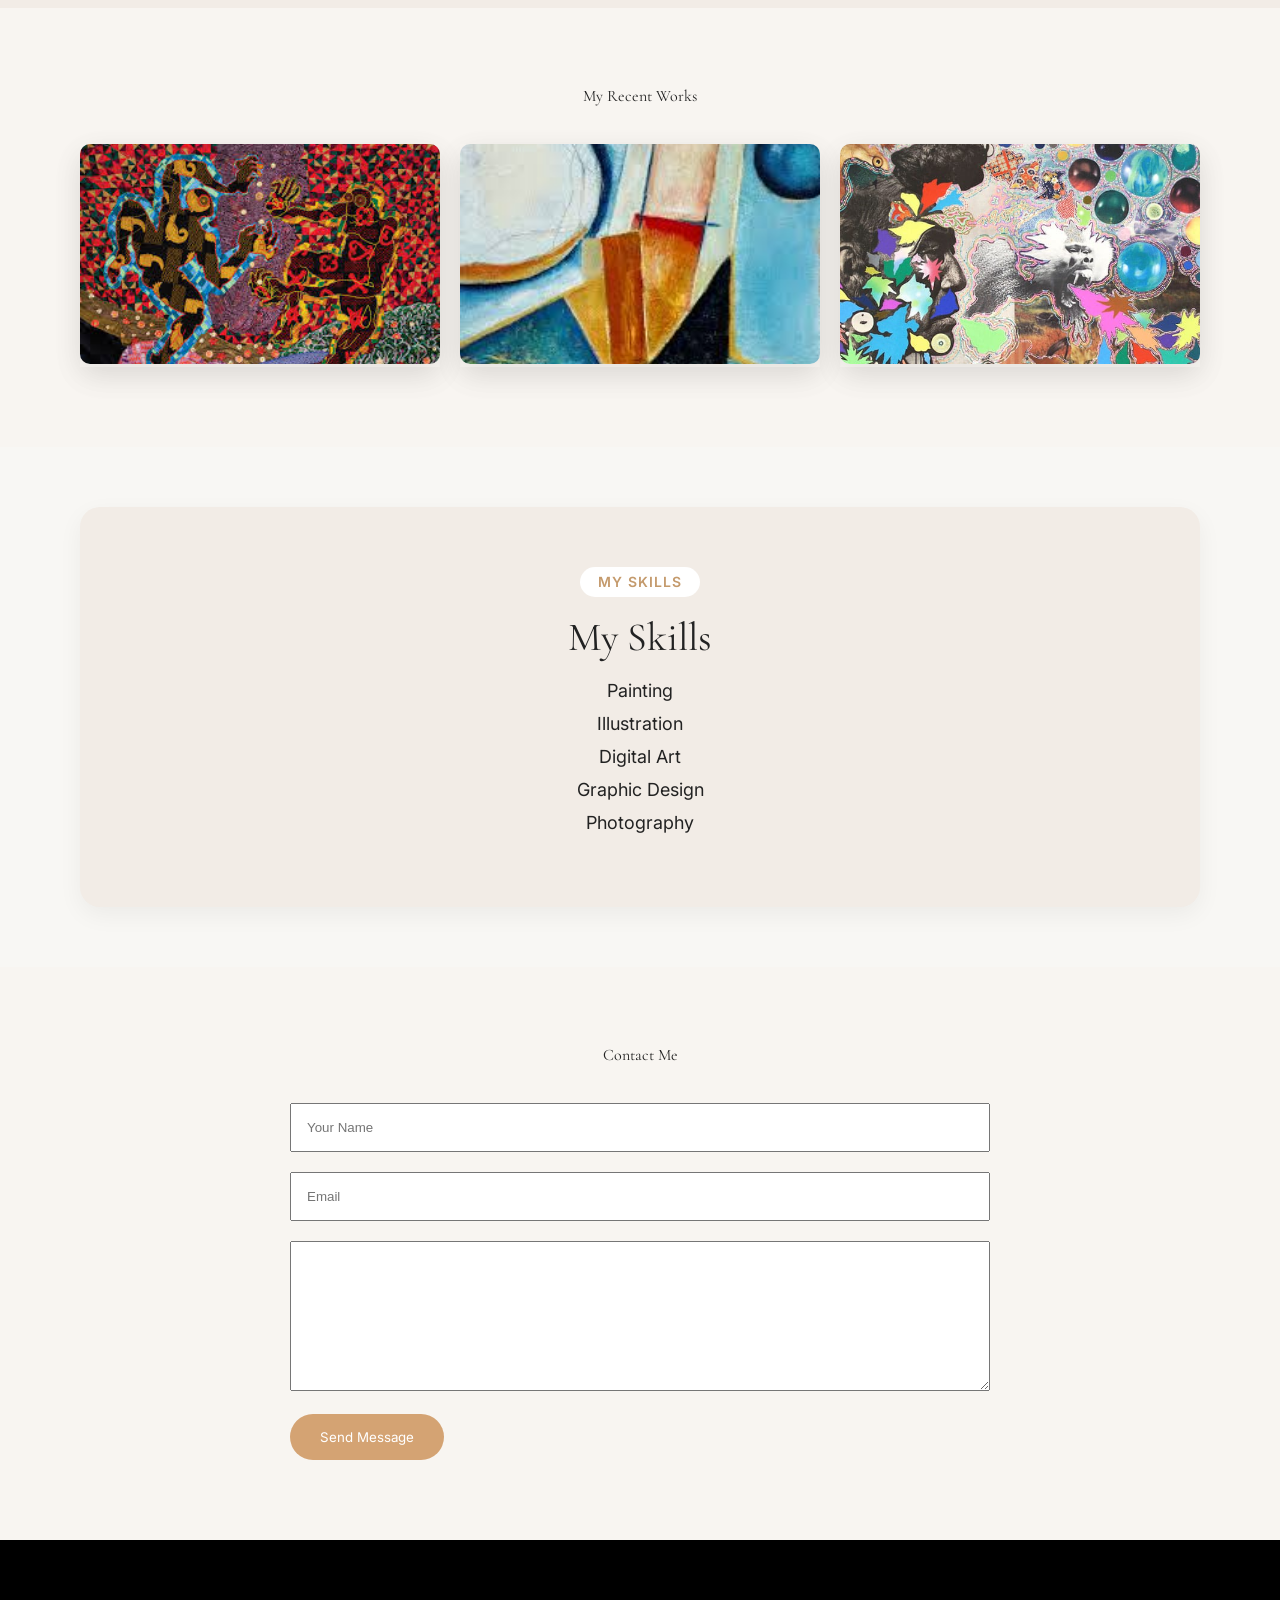
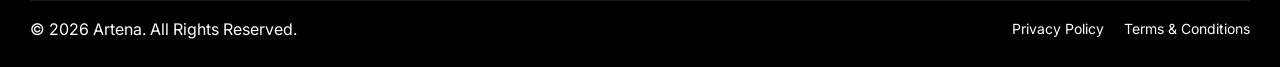
==== commit 8c952891: "added changes" ====
--- a/index.html
+++ b/index.html
@@ -28,7 +28,9 @@
   </head>
   <body>
     <header class="header">
+      <a href="./index.html">
       <img src="./img/download.svg" alt="logo" />
+      </a>
       <img src="" alt="" />
       <i class="fa-solid fa-palette"></i>
       <i class="fa-brands fa-instagram"></i>
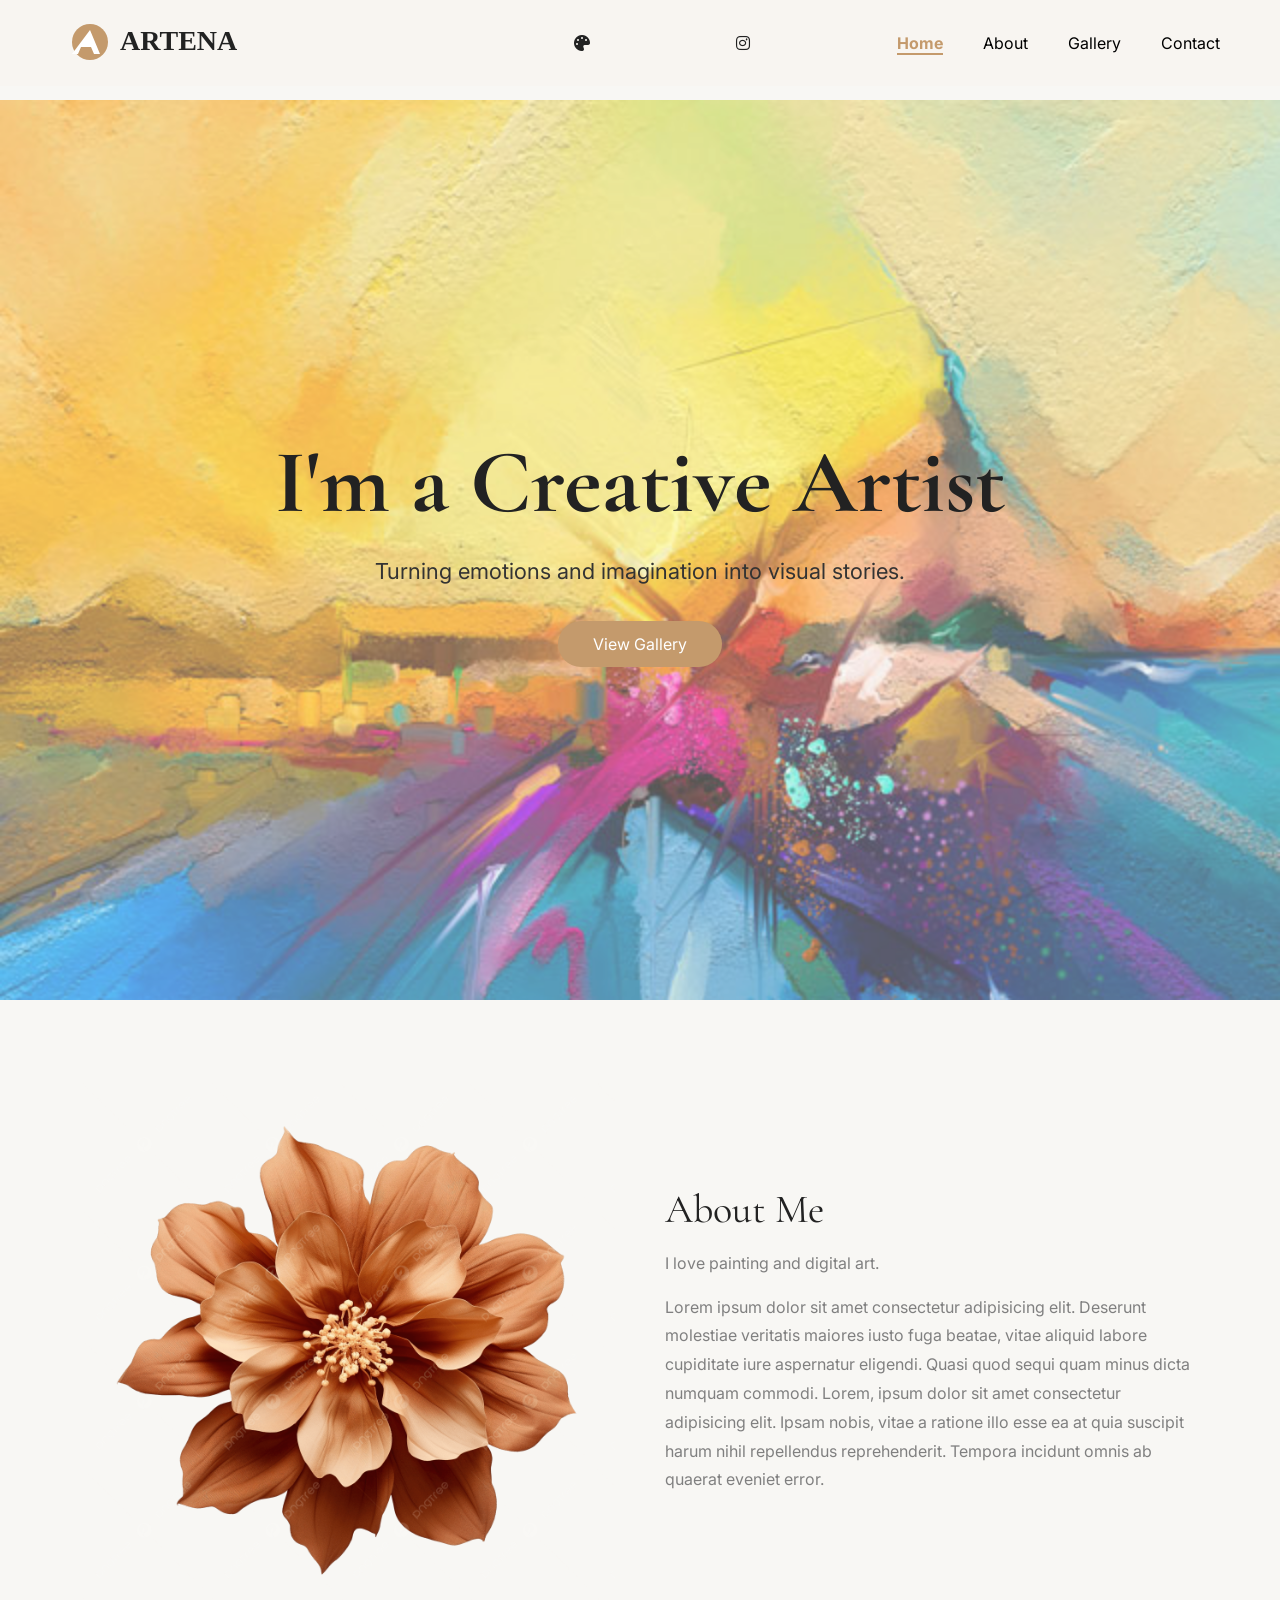
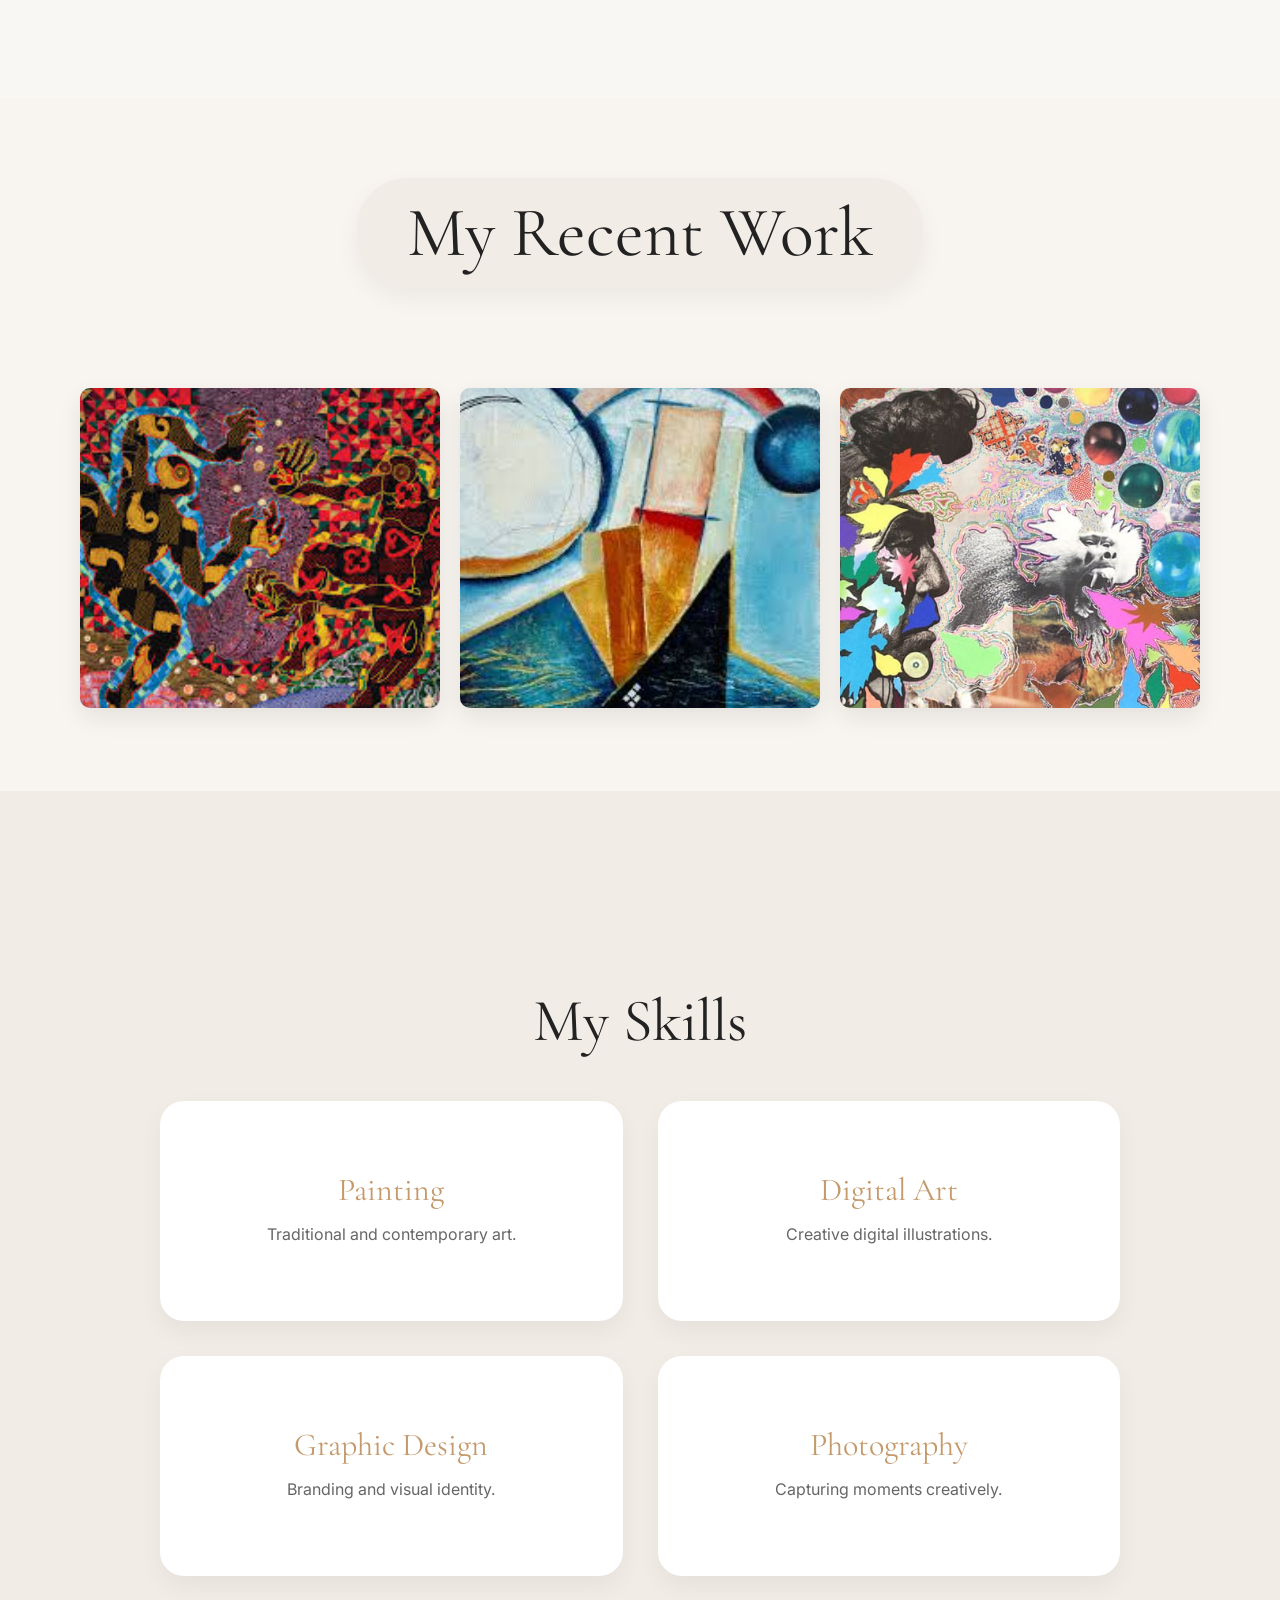
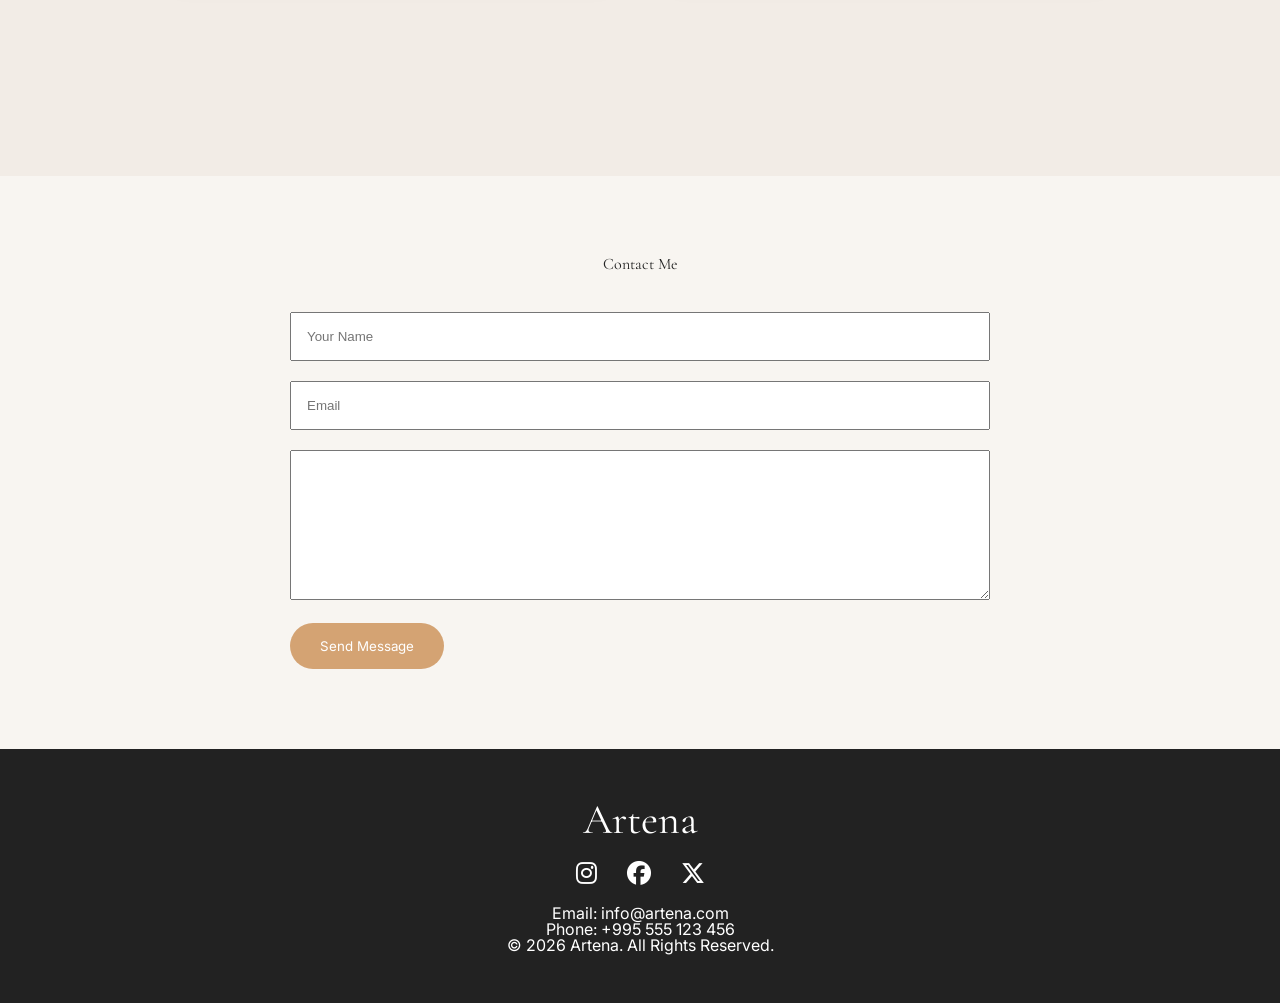
==== commit 62789b75: "improved details" ====
--- a/index.html
+++ b/index.html
@@ -24,12 +24,16 @@
       href="https://fonts.googleapis.com/css2?family=Cormorant+Garamond:wght@400;600;700&family=Inter:wght@300;400;500&display=swap"
       rel="stylesheet"
     />
+    <link
+      rel="stylesheet"
+      href="https://cdnjs.cloudflare.com/ajax/libs/font-awesome/6.5.1/css/all.min.css"
+    />
     <title>ARTENA</title>
   </head>
   <body>
     <header class="header">
       <a href="./index.html">
-      <img src="./img/download.svg" alt="logo" />
+        <img src="./img/download.svg" alt="logo" />
       </a>
       <img src="" alt="" />
       <i class="fa-solid fa-palette"></i>
@@ -49,18 +53,18 @@
 
     <main>
       <section class="hero">
-        <div class="hero-text">
+        <img
+          class="hero-bg"
+          src="./img/understanding-abstract-art.jpg"
+          alt="Artist"
+        />
+
+        <div class="hero-overlay">
           <h1>I'm a Creative Artist</h1>
 
-          <p>I turn ideas and emotions into visual art.</p>
+          <p>Turning emotions and imagination into visual stories.</p>
 
-          <button onclick="showMessage()">View Gallery</button>
-        </div>
-
-        <div class="hero-image">
-          <img
-            src="./img/da37a7994ab0c51f78accb94a0c30621313a2a62149a86284ed17d17e0318d0a.webp"
-          />
+          <a href="gallery.html" class="hero-btn"> View Gallery </a>
         </div>
       </section>
       <section class="about">
@@ -86,7 +90,9 @@
         </div>
       </section>
       <section class="gallery">
-        <h2>My Recent Works</h2>
+        <div class="gallery-title">
+          <h2>My Recent Work</h2>
+        </div>
 
         <div class="gallery-container">
           <div class="card">
@@ -103,17 +109,31 @@
         </div>
       </section>
       <section class="skills">
-        <p class="skills-tag">MY SKILLS</p>
+        <section class="skills">
+          <h2>My Skills</h2>
 
-        <h2>My Skills</h2>
+          <div class="skills-grid">
+            <div class="skill-card">
+              <h3>Painting</h3>
+              <p>Traditional and contemporary art.</p>
+            </div>
 
-        <ul class="skills-list">
-          <li>Painting</li>
-          <li>Illustration</li>
-          <li>Digital Art</li>
-          <li>Graphic Design</li>
-          <li>Photography</li>
-        </ul>
+            <div class="skill-card">
+              <h3>Digital Art</h3>
+              <p>Creative digital illustrations.</p>
+            </div>
+
+            <div class="skill-card">
+              <h3>Graphic Design</h3>
+              <p>Branding and visual identity.</p>
+            </div>
+
+            <div class="skill-card">
+              <h3>Photography</h3>
+              <p>Capturing moments creatively.</p>
+            </div>
+          </div>
+        </section>
       </section>
       <section class="contact">
         <h2>Contact Me</h2>
@@ -130,14 +150,21 @@
       </section>
     </main>
     <footer>
-      <div class="footer-bottom">
-        <p>© 2026 Artena. All Rights Reserved.</p>
+      <h3>Artena</h3>
 
-        <div class="footer-links">
-          <a href="#">Privacy Policy</a>
-          <a href="#">Terms & Conditions</a>
-        </div>
+      <div class="footer-socials">
+        <a href="#"><i class="fa-brands fa-instagram"></i></a>
+
+        <a href="#"><i class="fa-brands fa-facebook"></i></a>
+
+        <a href="#"><i class="fa-brands fa-x-twitter"></i></a>
       </div>
+
+      <p>Email: info@artena.com</p>
+
+      <p>Phone: +995 555 123 456</p>
+
+      <p>© 2026 Artena. All Rights Reserved.</p>
     </footer>
 
     <script src="./js/script.js"></script>
--- a/css/style.css
+++ b/css/style.css
@@ -122,6 +122,15 @@
   align-items: center;
   padding: 25px 80px;
 }
+.header {
+  padding: 12px 60px;
+
+  min-height: 70px;
+
+  background: rgba(248, 245, 241, 0.95);
+
+  backdrop-filter: blur(8px);
+}
 
 nav ul {
   display: flex;
@@ -135,134 +144,115 @@
 }
 
 /* HERO */
-.about,
-.skills,
-.contact {
-  background: #f2ece6;
-}
-.card,
-.gallery img,
-.about-image img {
-  box-shadow: 0 10px 30px rgba(0, 0, 0, 0.05);
-}
-.hero-image {
+
+.hero {
   position: relative;
-}
-.gallery img {
-  width: 220px;
-  height: 220px;
+
+  min-height: 100vh;
+
+  display: flex;
+
+  justify-content: center;
+
+  align-items: center;
+
+  overflow: hidden;
+
+  text-align: center;
+}
+
+/* ფონური ფოტო */
+
+.hero-bg {
+  position: absolute;
+
+  top: 0;
+  left: 0;
+
+  width: 100%;
+  height: 100%;
+
   object-fit: cover;
-  border-radius: 12px;
-}
-
-.hero-image img {
-  width: 100%;
-  max-width: 500px;
-
-  border-radius: 30px;
-
-  object-fit: cover;
-
-  box-shadow: 0 20px 50px rgba(0, 0, 0, 0.12);
-
-  transition: 0.4s;
-}
-
-.hero-image img:hover {
-  transform: scale(1.03) rotate(-1deg);
-}
-.hero {
-  background:
-    linear-gradient(rgba(247, 244, 238, 0.7), rgba(247, 244, 238, 0.7)),
-    url("../images/hero.jpg");
-
-  background-size: cover;
-  background-position: center;
-
-  min-height: 90vh;
-
-  display: flex;
-  align-items: center;
-}
-
-.hero {
-  display: flex;
-  justify-content: space-between;
-  align-items: center;
-  padding: 80px;
-  gap: 50px;
-}
-
-.hero-text {
-  width: 50%;
-}
-
-.hero-text h1 {
-  font-size: 60px;
+
+  z-index: 1;
+}
+
+/* ღია ბეჟი ფენა ფოტოს ზემოდან */
+
+.hero::before {
+  content: "";
+
+  position: absolute;
+
+  top: 0;
+  left: 0;
+
+  width: 100%;
+  height: 100%;
+
+  background: rgba(247, 244, 238, 0.35);
+
+  z-index: 2;
+}
+
+/* ტექსტი */
+
+.hero-overlay {
+  position: relative;
+
+  z-index: 3;
+
+  max-width: 800px;
+
+  padding: 20px;
+}
+
+.hero-overlay h1 {
+  font-family: "Cormorant Garamond", serif;
+
+  font-size: 90px;
+
+  font-weight: 700;
+
+  line-height: 1.1;
+
   margin-bottom: 20px;
-}
-.hero-image {
-  position: relative;
-  display: flex;
-  justify-content: center;
-  align-items: center;
-}
-
-.hero-image img:first-child {
-  width: 550px; /* თუ პატარაა 600px-მდეც გაზარდე */
-
-  position: relative;
-
-  z-index: 2;
-}
-.hero-image::before {
-  content: "";
-
-  position: absolute;
-
-  width: 380px;
-  height: 380px;
-
-  background: radial-gradient(
-    circle,
-    rgba(232, 188, 162, 0.8) 0%,
-    rgba(247, 244, 238, 0) 70%
-  );
-
-  border-radius: 50%;
-
-  right: 50px;
-  top: 80px;
-
-  z-index: 1;
-}
-
-.hero-text p {
+
+  color: #222;
+}
+
+.hero-overlay p {
+  font-size: 22px;
+
+  line-height: 1.8;
+
   margin-bottom: 30px;
-  color: gray;
-  line-height: 1.7;
-}
-
-.hero-text button {
-  padding: 15px 30px;
-  border: none;
-  background: #d4a373;
+
+  color: #333;
+}
+
+/* ღილაკი */
+
+.hero-btn {
+  display: inline-block;
+
+  padding: 15px 35px;
+
+  background: #c49a6c;
+
   color: white;
-  cursor: pointer;
-  transition: 0.3s;
-}
-
-.hero-text button:hover {
-  background: black;
-}
-
-.hero-image {
-  width: 50%;
-}
-
-.hero-image img {
-  width: 100%;
-  display: block;
+
+  text-decoration: none;
+
+  border-radius: 50px;
+
+  transition: 0.3s;
+}
+
+.hero-btn:hover {
+  transform: translateY(-4px);
+
+  box-shadow: 0 10px 20px rgba(0, 0, 0, 0.15);
 }
 
 /* ABOUT */
@@ -405,36 +395,44 @@
 /* FOOTER */
 
 footer {
-  background: black;
+  background: #222;
+
   color: white;
+
   text-align: center;
-  padding: 30px;
-}
-
-/* Footer */
-
-footer {
-  text-align: center;
-  padding: 30px;
-}
-.footer-bottom {
-  display: flex;
-  justify-content: space-between;
-  align-items: center;
-  margin-top: 30px;
-  padding-top: 20px;
-  border-top: 1px solid rgba(255, 255, 255, 0.1);
-}
-
-.footer-links {
-  display: flex;
-  gap: 20px;
-}
-
-.footer-links a {
-  color: #fff;
+
+  padding: 50px 20px;
+}
+
+footer h3 {
+  font-family: "Cormorant Garamond", serif;
+
+  font-size: 42px;
+
+  margin-bottom: 20px;
+}
+
+.footer-socials {
+  display: flex;
+
+  justify-content: center;
+
+  gap: 30px;
+
+  margin-bottom: 20px;
+}
+
+.footer-socials a {
+  color: white;
+
   text-decoration: none;
-  font-size: 14px;
+
+  transition: 0.3s;
+}
+
+
+.footer-socials i {
+  font-size: 24px;
 }
 /* RESPONSIVE */
 
@@ -460,15 +458,51 @@
   }
 }
 /* gallery */
-
+.gallery-container {
+  display: grid;
+
+  grid-template-columns: repeat(3, 1fr);
+
+  gap: 25px;
+
+  max-width: 1200px;
+
+  margin: 0 auto;
+}
+
+.gallery-container img {
+  width: 100%;
+
+  height: 320px;
+
+  object-fit: cover;
+
+  border-radius: 20px;
+
+  box-shadow: 0 10px 25px rgba(0, 0, 0, 0.08);
+
+  transition: 0.4s;
+}
+
+.gallery-container img:hover {
+  transform: translateY(-10px) scale(1.03);
+}
+@media (max-width: 768px) {
+  .gallery-container {
+    grid-template-columns: 1fr;
+  }
+}
 .gallery-page {
-  padding-top: 140px;
+  padding-top: 100px;
   padding-left: 80px;
   padding-right: 80px;
   padding-bottom: 80px;
 
   text-align: center;
 }
+.gallery {
+  background: #f8f5f1;
+}
 
 .gallery-page h1 {
   margin-bottom: 15px;
@@ -485,7 +519,29 @@
 
   gap: 20px;
 }
-
+.gallery-title {
+  display: flex;
+
+  justify-content: center;
+
+  margin-bottom: 60px;
+}
+
+.gallery-title h2 {
+  font-family: "Cormorant Garamond", serif;
+
+  font-size: 70px;
+
+  padding: 20px 50px;
+
+  background: #f2ece6;
+
+  border-radius: 50px;
+
+  box-shadow: 0 10px 25px rgba(0, 0, 0, 0.05);
+
+  color: #222;
+}
 .gallery-container img {
   width: 100%;
   border-radius: 10px;
@@ -577,83 +633,117 @@
   }
 }
 .about-page,
+
+.about-tag,
+
+/* SKILLS SECTION */
+
 .skills {
-  background: var(--card-color);
+  padding: 100px 80px;
+
+  background: #f2ece6;
+
+  text-align: center;
+}
+
+.skills h2 {
+  font-family: "Cormorant Garamond", serif;
+
+  font-size: 60px;
+
+  margin-bottom: 50px;
+
+  color: #222;
+}
+
+.skills-grid {
+  display: grid;
+
+  grid-template-columns: repeat(2, 1fr);
+
+  gap: 35px;
+
+  max-width: 1000px;
+
+  margin: 0 auto;
+}
+
+.skill-card {
+  background: white;
+
+  padding: 50px;
 
   border-radius: 24px;
 
-  box-shadow: 0 8px 25px rgba(0, 0, 0, 0.05);
-}
-.about-tag,
-.skills-tag {
-  background: white;
-
-  border-radius: 50px;
-
-  padding: 8px 20px;
-
-  color: var(--accent);
-
-  font-weight: 600;
-
-  letter-spacing: 1px;
-}
-/* სქილს */
-.skills {
-  background-color: #e8e8e8;
-
-  padding: 60px;
-
-  border-radius: 20px;
-
-  margin: 60px 80px;
-
-  text-align: center;
-}
-
-.skills-tag {
-  display: inline-block;
-
-  background-color: white;
-
-  padding: 8px 18px;
-
-  border-radius: 20px;
-
-  margin-bottom: 20px;
-
-  font-size: 14px;
-}
-
-.skills h2 {
-  margin-bottom: 25px;
-
-  font-size: 40px;
-}
-
-.skills-list {
-  list-style: none;
-
-  padding: 0;
-}
-
-.skills-list li {
+  min-height: 220px;
+
+  display: flex;
+
+  flex-direction: column;
+
+  justify-content: center;
+
+  align-items: center;
+
+  box-shadow: 0 10px 25px rgba(0, 0, 0, 0.05);
+
+  transition: 0.3s;
+}
+
+.skill-card:hover {
+  transform: translateY(-10px);
+
+  box-shadow: 0 20px 40px rgba(0, 0, 0, 0.1);
+}
+
+.skill-card h3 {
+  font-family: "Cormorant Garamond", serif;
+
+  font-size: 32px;
+
+  color: #c49a6c;
+
   margin-bottom: 15px;
-
-  font-size: 18px;
-}
-.about {
-  background: #f2ece6;
-}
-
-.gallery {
-  background: #f8f5f1;
-}
-
-.skills {
-  background: #f2ece6;
-}
-
+}
+
+.skill-card p {
+  font-size: 16px;
+
+  line-height: 1.7;
+
+  color: #666;
+}
+
+/* RESPONSIVE */
+
+@media (max-width: 768px) {
+  .skills {
+    padding: 80px 20px;
+  }
+
+  .skills h2 {
+    font-size: 45px;
+  }
+
+  .skills-grid {
+    grid-template-columns: 1fr;
+  }
+}
 .contact {
   background: #f8f5f1;
 }
+@media (max-width: 768px) {
+  .hero-overlay h1 {
+    font-size: 55px;
+  }
+
+  .hero-overlay p {
+    font-size: 18px;
+  }
+}
+
+@media (max-width: 480px) {
+  .hero-overlay h1 {
+    font-size: 42px;
+  }
+}
